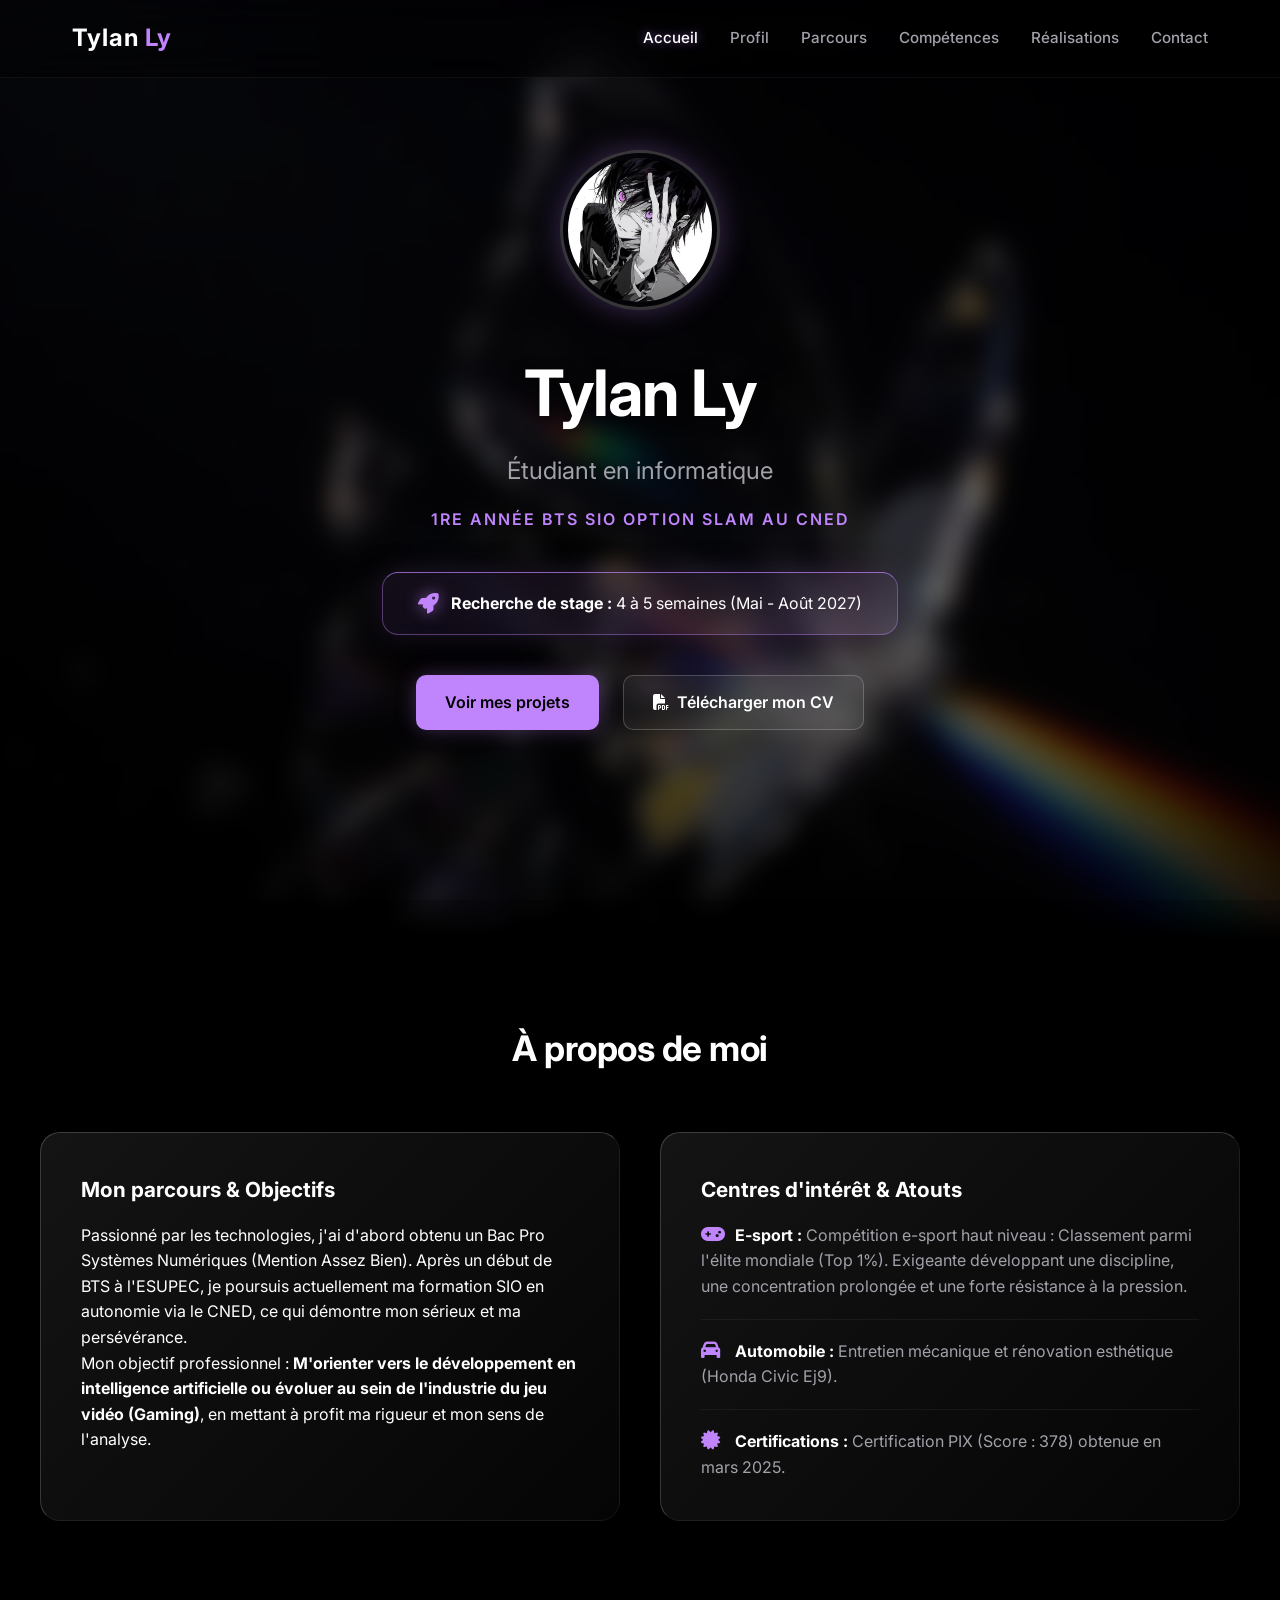
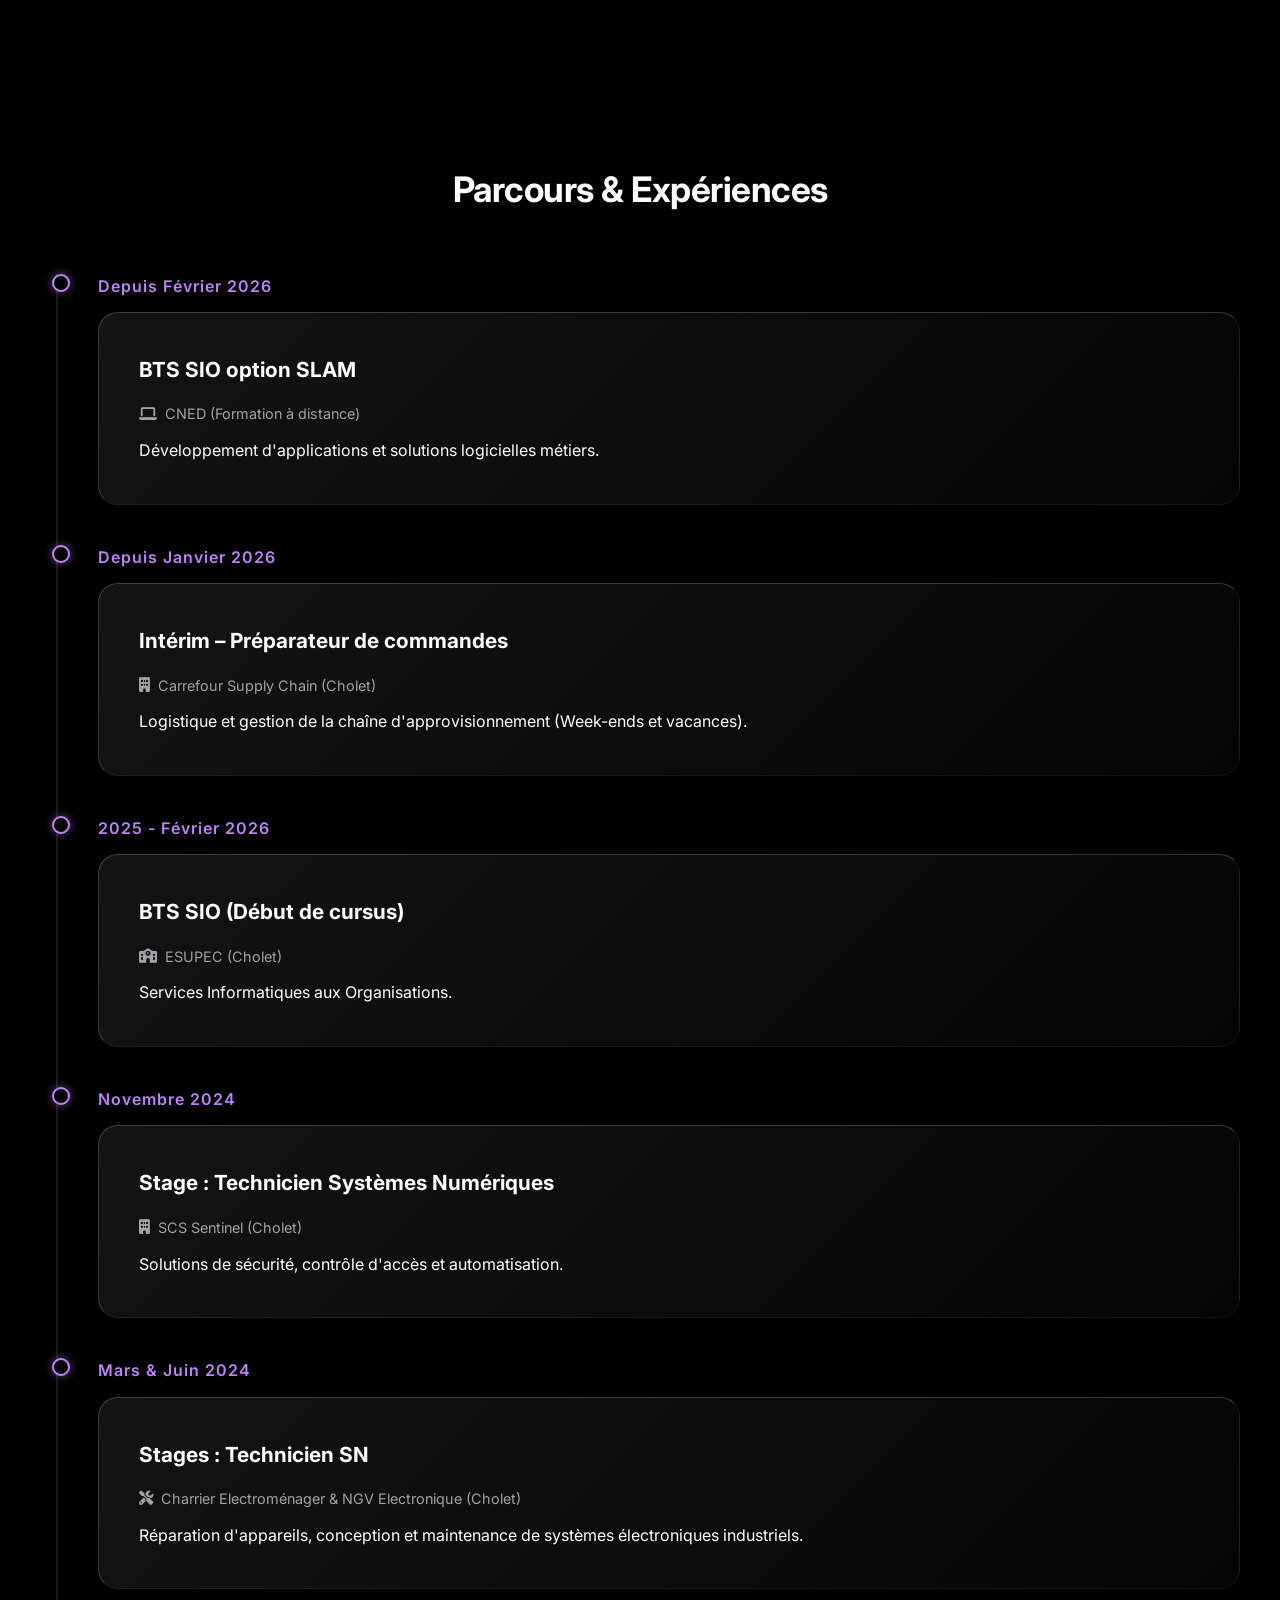
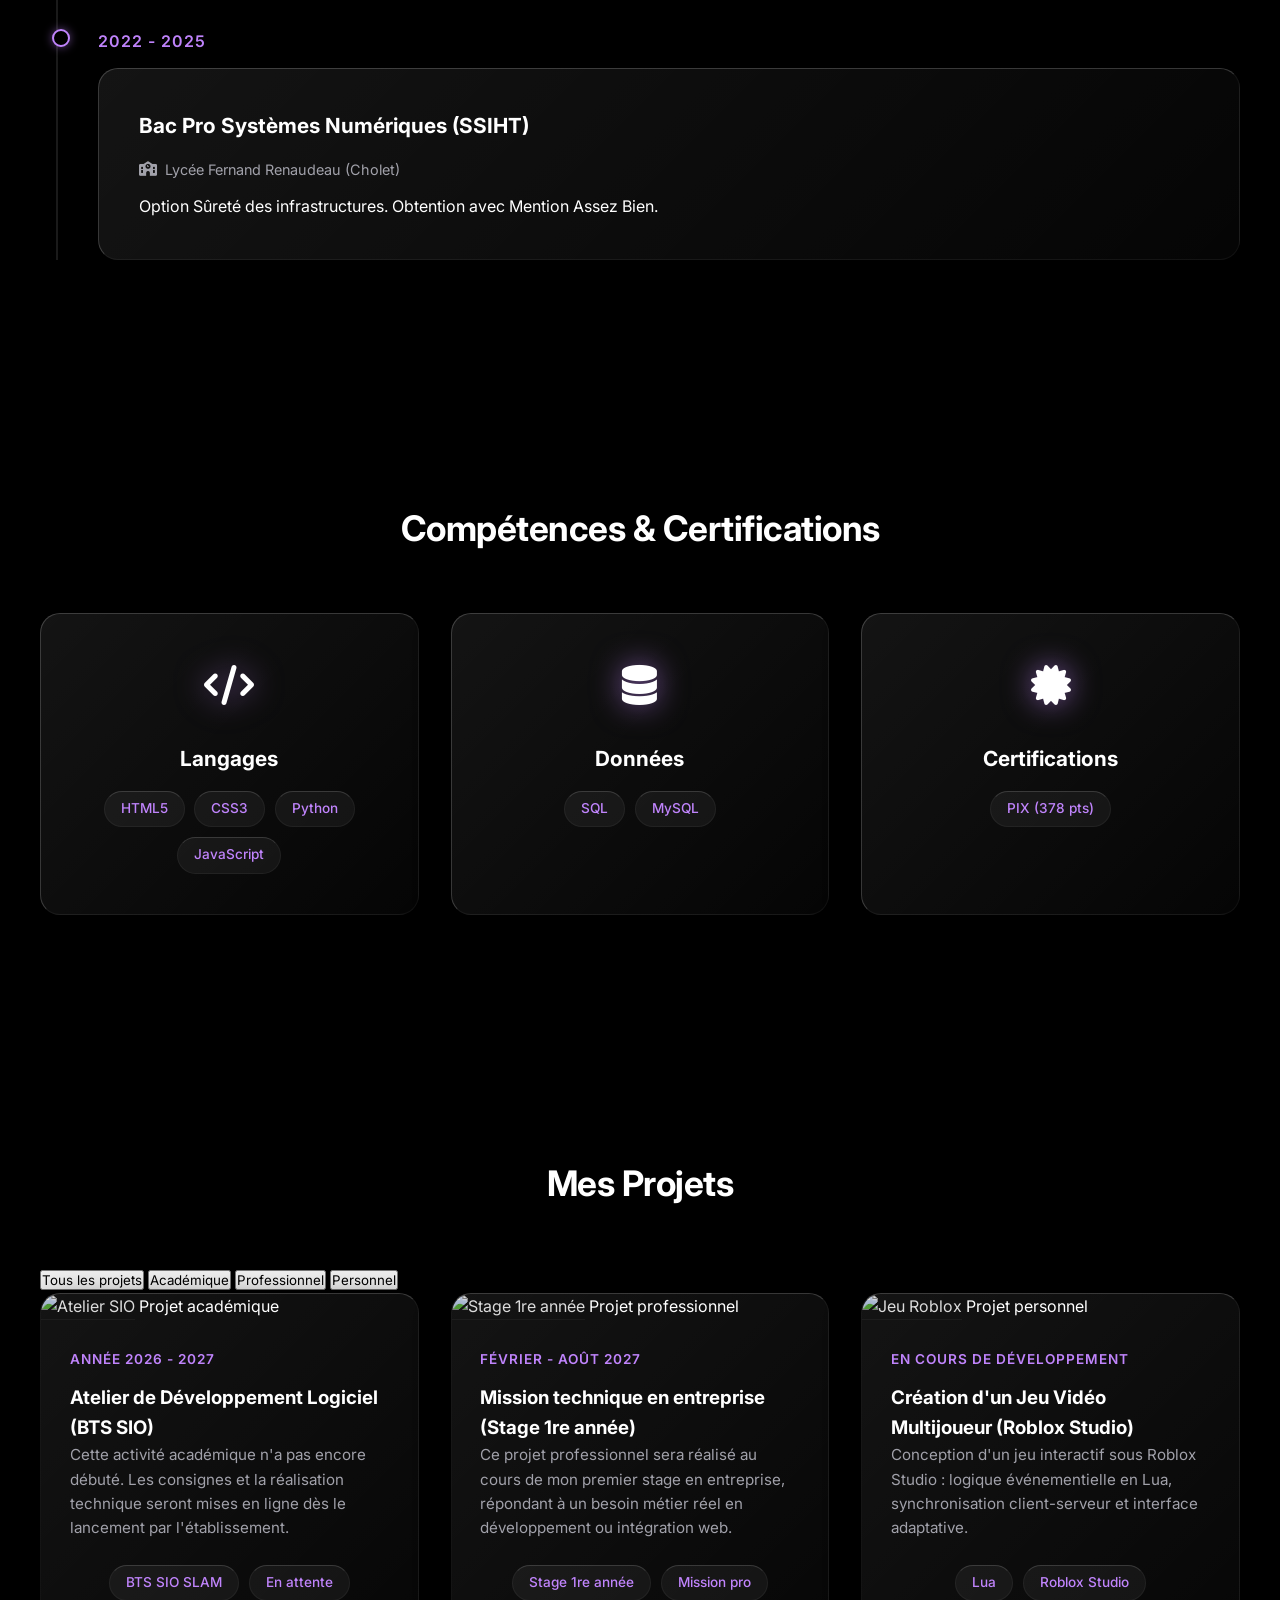
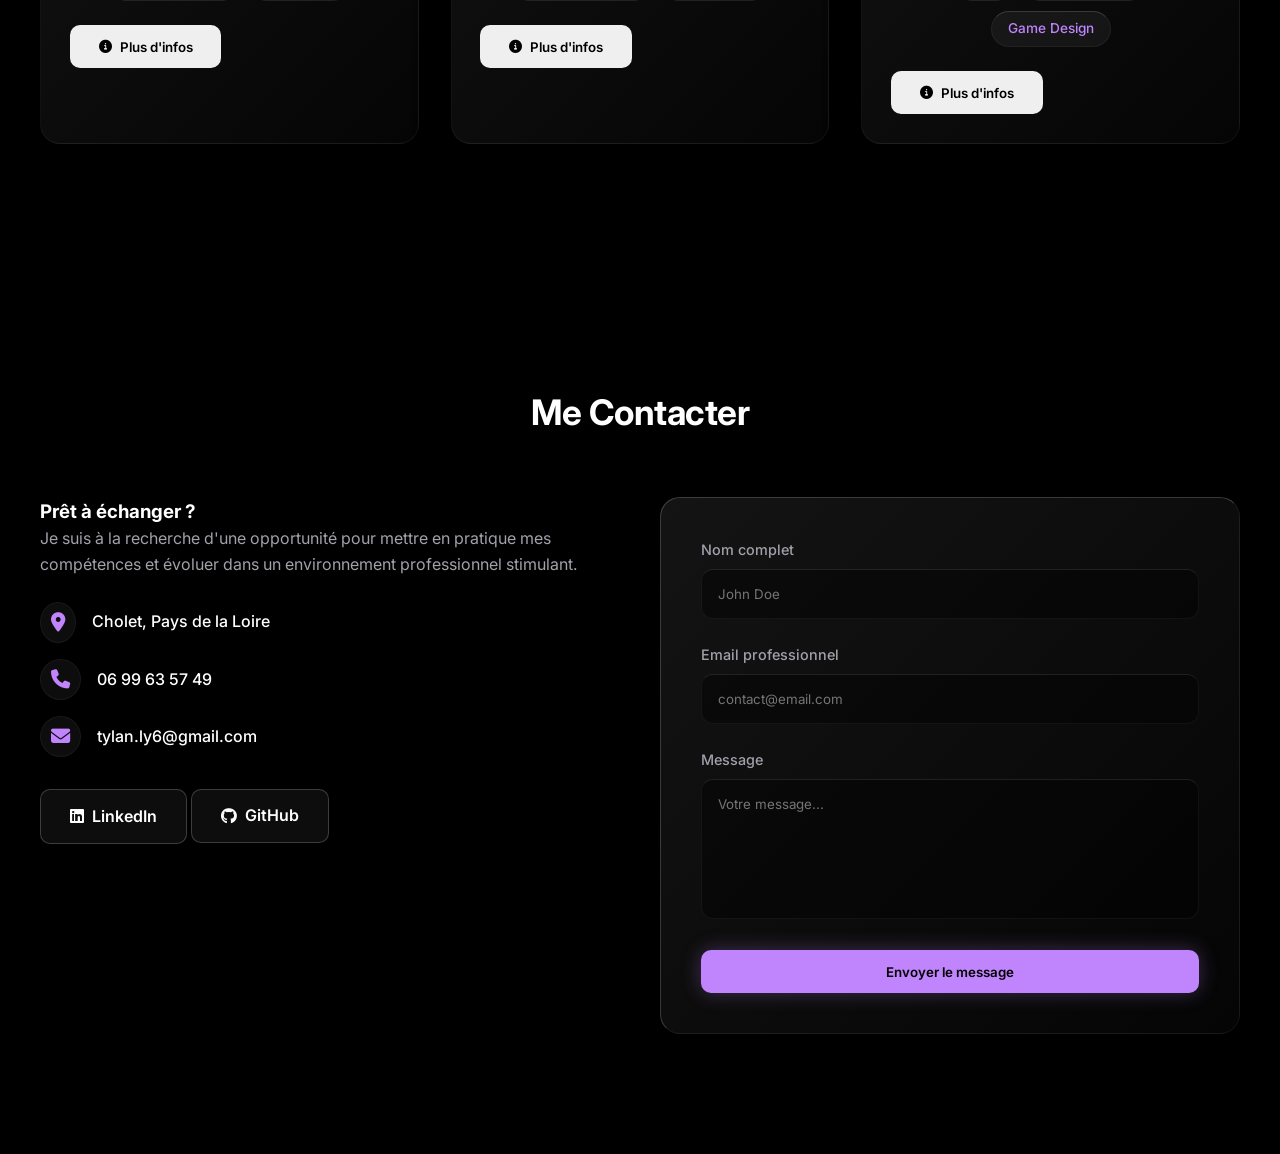
==== index.html @ 96bec506 "Update index.html with new content and structure" ====
<!DOCTYPE html>
<html lang="fr">
<head>
    <meta charset="UTF-8">
    <meta name="viewport" content="width=device-width, initial-scale=1.0">
    <title>Tylan Ly | Portfolio BTS SIO</title>
    <link rel="preconnect" href="https://fonts.googleapis.com">
    <link rel="preconnect" href="https://fonts.gstatic.com" crossorigin>
    <link href="https://fonts.googleapis.com/css2?family=Inter:wght@300;400;500;600;700&display=swap" rel="stylesheet">
    <link rel="stylesheet" href="https://cdnjs.cloudflare.com/ajax/libs/font-awesome/6.4.0/css/all.min.css">
    <link rel="stylesheet" href="portfolio.css">
</head>
<body>

    <!-- NOUVELLE IMAGE DE FOND -->
    <div class="background-image"></div>

    <header class="header">
        <div class="nav-container">
            <a href="#accueil" class="logo">Tylan <span>Ly</span></a>
            <nav class="nav-links">
                <a href="#accueil" class="active">Accueil</a>
                <a href="#profil">Profil</a>
                <a href="#parcours">Parcours</a>
                <a href="#competences">Compétences</a>
                <a href="#realisations">Réalisations</a>
                <a href="#contact">Contact</a>
            </nav>
        </div>
    </header>

    <section id="accueil" class="section hero">
        <div class="hero-content reveal">
            <img src="Icon.jpg" alt="Tylan Ly" class="profile-pic">
            <h1>Tylan Ly</h1>
            <h2>Étudiant en informatique</h2>
            <p class="subtitle">1re année BTS SIO option SLAM au CNED</p>
            
            <div class="stage-alert">
                <i class="fas fa-rocket"></i>
                <span><strong>Recherche de stage :</strong> 4 à 5 semaines (Mai - Août 2027)</span>
            </div>

            <div class="hero-buttons">
                <a href="#realisations" class="btn btn-primary">Voir mes projets</a>
                <a href="CV LY Tylan.pdf" target="_blank" class="btn btn-outline"><i class="fas fa-file-pdf"></i> Télécharger mon CV</a>
            </div>
        </div>
    </section>

    <section id="profil" class="section bg-alt">
        <div class="container reveal">
            <h2 class="section-title">À propos de moi</h2>
            <div class="grid-2">
                <div class="card">
                    <h3>Mon parcours & Objectifs</h3>
                    <p>Passionné par les technologies, j'ai d'abord obtenu un Bac Pro Systèmes Numériques (Mention Assez Bien). Après un début de BTS à l'ESUPEC, je poursuis actuellement ma formation SIO en autonomie via le CNED, ce qui démontre mon sérieux et ma persévérance.</p>
                    <p>Mon objectif professionnel : <strong>M'orienter vers le développement en intelligence artificielle ou évoluer au sein de l'industrie du jeu vidéo (Gaming)</strong>, en mettant à profit ma rigueur et mon sens de l'analyse.</p>
                </div>
                <div class="card">
                    <h3>Centres d'intérêt & Atouts</h3>
                    <ul class="hobbies-list">
                        <li><i class="fas fa-gamepad"></i> <strong>E-sport :</strong> Compétition e-sport haut niveau : Classement parmi l'élite mondiale (Top 1%). Exigeante développant une discipline, une concentration prolongée et une forte résistance à la pression.</li>
                        <li><i class="fas fa-car"></i> <strong>Automobile :</strong> Entretien mécanique et rénovation esthétique (Honda Civic Ej9).</li>
                        <li><i class="fas fa-certificate"></i> <strong>Certifications :</strong> Certification PIX (Score : 378) obtenue en mars 2025.</li>
                    </ul>
                </div>
            </div>
        </div>
    </section>

<section id="parcours" class="section">
        <div class="container reveal">
            <h2 class="section-title">Parcours & Expériences</h2>
            <div class="timeline">
                <div class="timeline-item">
                    <div class="timeline-date">Depuis Février 2026</div>
                    <div class="timeline-content card">
                        <h3>BTS SIO option SLAM</h3>
                        <p class="location"><i class="fas fa-laptop"></i> CNED (Formation à distance)</p>
                        <p>Développement d'applications et solutions logicielles métiers.</p>
                    </div>
                </div>
                <div class="timeline-item">
                    <div class="timeline-date">Depuis Janvier 2026</div>
                    <div class="timeline-content card">
                        <h3>Intérim – Préparateur de commandes</h3>
                        <p class="location"><i class="fas fa-building"></i> Carrefour Supply Chain (Cholet)</p>
                        <p>Logistique et gestion de la chaîne d'approvisionnement (Week-ends et vacances).</p>
                    </div>
                </div>
                <div class="timeline-item">
                    <div class="timeline-date">2025 - Février 2026</div>
                    <div class="timeline-content card">
                        <h3>BTS SIO (Début de cursus)</h3>
                        <p class="location"><i class="fas fa-school"></i> ESUPEC (Cholet)</p>
                        <p>Services Informatiques aux Organisations.</p>
                    </div>
                </div>
                <div class="timeline-item">
                    <div class="timeline-date">Novembre 2024</div>
                    <div class="timeline-content card">
                        <h3>Stage : Technicien Systèmes Numériques</h3>
                        <p class="location"><i class="fas fa-building"></i> SCS Sentinel (Cholet)</p>
                        <p>Solutions de sécurité, contrôle d'accès et automatisation.</p>
                    </div>
                </div>
                <div class="timeline-item">
                    <div class="timeline-date">Mars & Juin 2024</div>
                    <div class="timeline-content card">
                        <h3>Stages : Technicien SN</h3>
                        <p class="location"><i class="fas fa-tools"></i> Charrier Electroménager & NGV Electronique (Cholet)</p>
                        <p>Réparation d'appareils, conception et maintenance de systèmes électroniques industriels.</p>
                    </div>
                </div>
                <div class="timeline-item">
                    <div class="timeline-date">2022 - 2025</div>
                    <div class="timeline-content card">
                        <h3>Bac Pro Systèmes Numériques (SSIHT)</h3>
                        <p class="location"><i class="fas fa-school"></i> Lycée Fernand Renaudeau (Cholet)</p>
                        <p>Option Sûreté des infrastructures. Obtention avec Mention Assez Bien.</p>
                    </div>
                </div>
            </div>
        </div>
    </section>

    <section id="competences" class="section bg-alt">
        <div class="container reveal">
            <h2 class="section-title">Compétences & Certifications</h2>
            <div class="grid-3">
                <div class="card text-center skill-card">
                    <div class="icon-glow"><i class="fas fa-code"></i></div>
                    <h3>Langages</h3>
                    <div class="tags">
                        <span>HTML5</span><span>CSS3</span><span>Python</span><span>JavaScript</span>
                    </div>
                </div>
                <div class="card text-center skill-card">
                    <div class="icon-glow"><i class="fas fa-database"></i></div>
                    <h3>Données</h3>
                    <div class="tags">
                        <span>SQL</span><span>MySQL</span>
                    </div>
                </div>
                <!-- Nouvelle carte dédiée aux Certifications -->
                <div class="card text-center skill-card">
                    <div class="icon-glow"><i class="fas fa-certificate"></i></div>
                    <h3>Certifications</h3>
                    <div class="tags">
                        <span>PIX (378 pts)</span>
                    </div>
                </div>
            </div>
        </div>
    </section>

    <section id="realisations" class="section">
        <div class="container reveal">
            <h2 class="section-title">Mes Projets</h2>

            <!-- Boutons de filtrage -->
            <div class="filter-container">
                <button class="filter-btn active" data-filter="all">Tous les projets</button>
                <button class="filter-btn" data-filter="academique">Académique</button>
                <button class="filter-btn" data-filter="professionnel">Professionnel</button>
                <button class="filter-btn" data-filter="personnel">Personnel</button>
            </div>

            <div class="grid-3 project-grid">
                <!-- Projet 1 : Académique -->
                <div class="project-card" data-category="academique" onclick="openModal('projet_academique')">
                    <div class="project-img-container">
                        <img src="https://images.unsplash.com/photo-1498050108023-c5249f4df085?auto=format&fit=crop&q=80&w=600" alt="Atelier SIO">
                        <span class="project-category-tag">Projet académique</span>
                    </div>
                    <div class="project-content">
                        <p class="date">Année 2026 - 2027</p>
                        <h3>Atelier de Développement Logiciel (BTS SIO)</h3>
                        <p class="desc">Cette activité académique n'a pas encore débuté. Les consignes et la réalisation technique seront mises en ligne dès le lancement par l'établissement.</p>
                        <div class="tags mt-2 justify-start">
                            <span class="badge-sio">BTS SIO SLAM</span>
                            <span class="badge-pending">En attente</span>
                        </div>
                        <button class="btn btn-more mt-3"><i class="fas fa-info-circle"></i> Plus d'infos</button>
                    </div>
                </div>

                <!-- Projet 2 : Professionnel -->
                <div class="project-card" data-category="professionnel" onclick="openModal('projet_professionnel')">
                    <div class="project-img-container">
                        <img src="https://images.unsplash.com/photo-1486406146926-c627a92ad1ab?auto=format&fit=crop&q=80&w=600" alt="Stage 1re année">
                        <span class="project-category-tag">Projet professionnel</span>
                    </div>
                    <div class="project-content">
                        <p class="date">Février - Août 2027</p>
                        <h3>Mission technique en entreprise (Stage 1re année)</h3>
                        <p class="desc">Ce projet professionnel sera réalisé au cours de mon premier stage en entreprise, répondant à un besoin métier réel en développement ou intégration web.</p>
                        <div class="tags mt-2 justify-start">
                            <span class="badge-stage">Stage 1re année</span>
                            <span class="badge-mission">Mission pro</span>
                        </div>
                        <button class="btn btn-more mt-3"><i class="fas fa-info-circle"></i> Plus d'infos</button>
                    </div>
                </div>

                <!-- Projet 3 : Personnel -->
                <div class="project-card" data-category="personnel" onclick="openModal('projet_roblox')">
                    <div class="project-img-container">
                        <img src="https://images.unsplash.com/photo-1511512578047-dfb367046420?auto=format&fit=crop&q=80&w=600" alt="Jeu Roblox">
                        <span class="project-category-tag">Projet personnel</span>
                    </div>
                    <div class="project-content">
                        <p class="date">En cours de développement</p>
                        <h3>Création d'un Jeu Vidéo Multijoueur (Roblox Studio)</h3>
                        <p class="desc">Conception d'un jeu interactif sous Roblox Studio : logique événementielle en Lua, synchronisation client-serveur et interface adaptative.</p>
                        <div class="tags mt-2 justify-start">
                            <span class="badge-lua">Lua</span>
                            <span class="badge-roblox">Roblox Studio</span>
                            <span class="badge-game">Game Design</span>
                        </div>
                        <button class="btn btn-more mt-3"><i class="fas fa-info-circle"></i> Plus d'infos</button>
                    </div>
                </div>
            </div>
        </div>
    </section>

    <section id="contact" class="section bg-alt">
        <div class="container reveal">
            <h2 class="section-title">Me Contacter</h2>
            <div class="grid-2">
                <div class="contact-info-box">
                    <h3>Prêt à échanger ?</h3>
                    <p class="contact-desc">Je suis à la recherche d'une opportunité pour mettre en pratique mes compétences et évoluer dans un environnement professionnel stimulant.</p>
                    <ul class="contact-list">
                        <li><i class="fas fa-map-marker-alt"></i> Cholet, Pays de la Loire</li>
                        <li><i class="fas fa-phone"></i> 06 99 63 57 49</li>
                        <li><i class="fas fa-envelope"></i> tylan.ly6@gmail.com</li>
                    </ul>
                    <div class="social-links mt-3">
                        <a href="https://www.linkedin.com/in/tylan-ly" target="_blank" class="btn btn-outline"> <i class="fab fa-linkedin"></i> LinkedIn </a>
                        <a href="https://github.com/Tylan-Ly" target="_blank" class="btn btn-outline"><i class="fab fa-github"></i> GitHub</a>
                    </div>
                </div>
                
                <div class="card">
                    <form action="https://formspree.io/f/xdeopvwj" method="POST" class="contact-form">
                        <div class="form-group">
                            <label>Nom complet</label>
                            <input type="text" name="name" placeholder="John Doe" required>
                        </div>
                        <div class="form-group">
                            <label>Email professionnel</label>
                            <input type="email" name="email" placeholder="contact@email.com" required>
                        </div>
                        <div class="form-group">
                            <label>Message</label>
                            <textarea name="message" placeholder="Votre message..." required></textarea>
                        </div>
                        <button type="submit" class="btn btn-primary w-100">Envoyer le message</button>
                    </form>
                </div>
            </div>
        </div>
    </section>

    <!-- FENÊTRE MODALE DES PROJETS -->
    <div id="project-modal" class="modal">
        <div class="modal-content card">
            <span class="close-modal" onclick="closeModal()">&times;</span>
            <h2 id="modal-title">Titre</h2>
            
            <div class="grid-2 mt-3">
                <div>
                    <img id="modal-img" src="" alt="Projet" style="width: 100%; border-radius: 12px; border: 1px solid var(--border-color);">
                    <a href="#" id="modal-link" class="btn btn-primary mt-3 w-100 text-center" target="_blank"><i class="fab fa-github"></i> Voir le dépôt GitHub</a>
                </div>
                <div>
                    <h3>Cadre de réalisation</h3>
                    <p id="modal-context" class="mb-3 text-muted">Contexte ici.</p>
                    
                    <h3 class="mb-2">Compétences Bloc 1 mobilisées</h3>
                    <ul id="modal-skills" class="skills-list"></ul>
                </div>
            </div>
        </div>
    </div>

    <script src="portfolio.js"></script>
</body>
</html>
---- portfolio.css ----
:root {
    /* Couleur d'accent : Lilas doux */
    --primary: #c084fc; 
    --primary-hover: #a855f7;
    
    /* Couleurs pour l'effet Liquid Glass */
    --bg-main: #000000; 
    --glass-bg: linear-gradient(135deg, rgba(255, 255, 255, 0.08) 0%, rgba(255, 255, 255, 0.02) 100%);
    --glass-hover: linear-gradient(135deg, rgba(255, 255, 255, 0.12) 0%, rgba(255, 255, 255, 0.04) 100%);
    
    --text-main: #ffffff;
    --text-muted: #a1a1aa;
    
    /* Bordures brillantes typiques du verre liquide */
    --border-light: rgba(255, 255, 255, 0.2);
    --border-dark: rgba(255, 255, 255, 0.05);
    
    --radius: 20px;
    --shadow: 0 8px 32px 0 rgba(0, 0, 0, 0.6);
}

* { margin: 0; padding: 0; box-sizing: border-box; font-family: 'Inter', sans-serif; }
html { scroll-behavior: smooth; }
body { color: var(--text-main); line-height: 1.6; overflow-x: hidden; background-color: var(--bg-main); }
a { text-decoration: none; color: inherit; }

/* IMAGE DE FOND FLOUTÉE */
.background-image {
    position: fixed; top: 0; left: 0; width: 100vw; height: 100vh;
    background: linear-gradient(to bottom, rgba(0, 0, 0, 0.2), rgba(0, 0, 0, 0.8)), url('Fond.jpg') center/cover no-repeat;
    /* Le flou sur l'image de fond */
    filter: blur(12px);
    /* Le scale évite d'avoir des bords blancs à cause du flou */
    transform: scale(1.05);
    z-index: -2; pointer-events: none;
}

.text-center { text-align: center; }
.mb-2 { margin-bottom: 0.5rem; } .mb-3 { margin-bottom: 1.5rem; } .mt-2 { margin-top: 0.5rem; } .mt-3 { margin-top: 1.5rem; }
.w-100 { width: 100%; }

/* --- HEADER LIQUID GLASS --- */
.header { 
    position: fixed; top: 0; left: 0; width: 100%; 
    background: rgba(0, 0, 0, 0.3); 
    backdrop-filter: blur(20px); -webkit-backdrop-filter: blur(20px);
    border-bottom: 1px solid var(--border-dark); 
    z-index: 1000; 
}
.nav-container { max-width: 1200px; margin: 0 auto; padding: 1.2rem 2rem; display: flex; justify-content: space-between; align-items: center; }
.logo { font-size: 1.5rem; font-weight: 700; color: var(--text-main); letter-spacing: 1px; }
.logo span { color: var(--primary); }
.nav-links { display: flex; gap: 2rem; }
.nav-links a { font-weight: 500; font-size: 0.95rem; color: var(--text-muted); transition: 0.3s; }
.nav-links a:hover, .nav-links a.active { color: var(--text-main); text-shadow: 0 0 10px rgba(192, 132, 252, 0.6); }

/* --- LAYOUTS --- */
.section { padding: 120px 2rem; }
.container { max-width: 1200px; margin: 0 auto; }
.section-title { font-size: 2.2rem; text-align: center; margin-bottom: 3.5rem; color: var(--text-main); font-weight: 700; letter-spacing: -0.5px; }
.bg-alt { background: rgba(0, 0, 0, 0.2); }
.grid-2 { display: grid; grid-template-columns: 1fr 1fr; gap: 2.5rem; }
.grid-3 { display: grid; grid-template-columns: repeat(3, 1fr); gap: 2rem; }

/* --- CARTES LIQUID GLASS --- */
.card { 
    background: var(--glass-bg); 
    backdrop-filter: blur(16px); -webkit-backdrop-filter: blur(16px);
    padding: 2.5rem; 
    border-radius: var(--radius); 
    box-shadow: var(--shadow); 
    /* Reflets brillants sur les bords haut et gauche */
    border: 1px solid var(--border-dark);
    border-top: 1px solid var(--border-light);
    border-left: 1px solid var(--border-light);
    transition: 0.4s ease; 
}
.card:hover { 
    background: var(--glass-hover);
    border-top: 1px solid rgba(192, 132, 252, 0.6);
    border-left: 1px solid rgba(192, 132, 252, 0.4);
    box-shadow: 0 15px 35px 0 rgba(0, 0, 0, 0.8), inset 0 0 20px rgba(192, 132, 252, 0.1); 
}
.card h3 { margin-bottom: 1rem; color: var(--text-main); font-size: 1.3rem; }
.text-muted { color: var(--text-muted); }

/* --- BOUTONS --- */
.btn { display: inline-flex; align-items: center; justify-content: center; gap: 8px; padding: 0.85rem 1.8rem; border-radius: 10px; font-weight: 600; cursor: pointer; transition: 0.3s; border: none; }
.btn-primary { background: var(--primary); color: #000; box-shadow: 0 0 20px rgba(192, 132, 252, 0.3); }
.btn-primary:hover { background: var(--primary-hover); transform: translateY(-3px); box-shadow: 0 5px 25px rgba(192, 132, 252, 0.6); color: #fff;}
.btn-outline { 
    border: 1px solid var(--border-light); 
    color: var(--text-main); 
    background: rgba(255, 255, 255, 0.05); 
    backdrop-filter: blur(5px);
}
.btn-outline:hover { background: var(--primary); color: #000; border-color: var(--primary); transform: translateY(-3px); }

/* --- TAGS --- */
.tags { display: flex; flex-wrap: wrap; gap: 0.6rem; justify-content: center; }
.tags span { 
    background: rgba(255, 255, 255, 0.05); 
    border: 1px solid var(--border-dark);
    border-top: 1px solid rgba(255, 255, 255, 0.15);
    padding: 0.4rem 1rem; border-radius: 30px; font-size: 0.85rem; font-weight: 500; color: var(--primary); 
}

/* --- HERO --- */
.hero { min-height: 100vh; display: flex; align-items: center; justify-content: center; text-align: center; padding-top: 100px; }
.profile-pic { width: 160px; height: 160px; border-radius: 50%; object-fit: cover; margin-bottom: 1.5rem; border: 3px solid var(--border-light); padding: 5px; box-shadow: 0 0 30px rgba(192, 132, 252, 0.3); backdrop-filter: blur(10px); }
.hero h1 { font-size: 4rem; font-weight: 700; margin-bottom: 0.5rem; letter-spacing: -1px; text-shadow: 0 4px 15px rgba(0,0,0,0.5); }
.hero h2 { font-size: 1.5rem; font-weight: 400; color: var(--text-muted); margin-bottom: 1rem; }
.subtitle { font-size: 1rem; color: var(--primary); font-weight: 600; margin-bottom: 2.5rem; letter-spacing: 2px; text-transform: uppercase; }
.stage-alert { 
    display: inline-flex; align-items: center; gap: 10px; 
    background: var(--glass-bg); backdrop-filter: blur(10px); -webkit-backdrop-filter: blur(10px);
    color: var(--text-main); padding: 1rem 1.8rem; border-radius: 15px; 
    border: 1px solid var(--border-dark); border-top: 1px solid var(--border-light);
    margin-bottom: 2.5rem; font-size: 0.95rem; box-shadow: var(--shadow);
}
/* --- ENCADRÉ RECHERCHE DE STAGE (Mis en avant) --- */
.stage-alert { 
    display: inline-flex; align-items: center; gap: 12px; 
    /* Fond légèrement plus lumineux et texturé style verre */
    background: rgba(192, 132, 252, 0.08); 
    backdrop-filter: blur(12px); -webkit-backdrop-filter: blur(12px);
    color: var(--text-main); 
    padding: 1.1rem 2.2rem; 
    border-radius: 16px; 
    /* Bordure lumineuse pour attirer le regard juste ce qu'il faut */
    border: 1px solid rgba(192, 132, 252, 0.4); 
    border-top: 1px solid rgba(192, 132, 252, 0.7);
    margin-bottom: 2.5rem; 
    font-size: 1rem; 
    box-shadow: 0 0 25px rgba(192, 132, 252, 0.15), var(--shadow);
    transition: 0.3s ease;
}

.stage-alert:hover {
    border-color: rgba(192, 132, 252, 0.8);
    box-shadow: 0 0 30px rgba(192, 132, 252, 0.3), var(--shadow);
    transform: translateY(-2px);
}

.stage-alert i { 
    color: var(--primary); 
    font-size: 1.3rem; 
    filter: drop-shadow(0 0 8px rgba(192, 132, 252, 0.6));
}
.hero-buttons { display: flex; gap: 1.5rem; justify-content: center; }

/* --- A PROPOS --- */
.hobbies-list { list-style: none; }
.hobbies-list li { margin-bottom: 1.2rem; padding-bottom: 1.2rem; border-bottom: 1px solid var(--border-dark); color: var(--text-muted); }
.hobbies-list li:last-child { border-bottom: none; margin-bottom: 0; padding-bottom: 0; }
.hobbies-list i { color: var(--primary); width: 30px; font-size: 1.2rem; }
.hobbies-list strong { color: var(--text-main); }

/* --- PARCOURS --- */
.timeline { border-left: 2px solid rgba(255, 255, 255, 0.1); padding-left: 2.5rem; margin-left: 1rem; }
.timeline-item { position: relative; margin-bottom: 2.5rem; }
.timeline-item:last-child { margin-bottom: 0; }
.timeline-item::before { content: ''; position: absolute; left: -2.9rem; top: 0; width: 14px; height: 14px; background: var(--bg-main); border: 2px solid var(--primary); border-radius: 50%; box-shadow: 0 0 10px rgba(192, 132, 252, 0.5); }
.timeline-date { font-weight: 600; color: var(--primary); margin-bottom: 0.8rem; letter-spacing: 1px; }
.timeline-content .location { color: var(--text-muted); font-size: 0.9rem; margin-bottom: 0.8rem; display: flex; align-items: center; gap: 8px;}

/* --- COMPETENCES --- */
.icon-glow { font-size: 2.5rem; color: var(--text-main); margin-bottom: 1.5rem; filter: drop-shadow(0 0 15px rgba(192, 132, 252, 0.6)); }

/* --- PROJETS --- */
.project-card { 
    background: var(--glass-bg); 
    border-radius: var(--radius); overflow: hidden; box-shadow: var(--shadow); 
    border: 1px solid var(--border-dark); border-top: 1px solid var(--border-light);
    cursor: pointer; transition: 0.4s ease; backdrop-filter: blur(16px); -webkit-backdrop-filter: blur(16px);
}
.project-card:hover { transform: translateY(-8px); border-color: rgba(192, 132, 252, 0.5); box-shadow: 0 20px 40px -10px rgba(0, 0, 0, 0.9); }
.project-card img { width: 100%; height: 220px; object-fit: cover; border-bottom: 1px solid var(--border-dark); opacity: 0.85; transition: 0.4s; }
.project-card:hover img { opacity: 1; }
.project-content { padding: 1.8rem; }
.project-content .date { font-size: 0.85rem; color: var(--primary); font-weight: 600; margin-bottom: 0.8rem; text-transform: uppercase; letter-spacing: 1px; }
.project-content .desc { color: var(--text-muted); font-size: 0.95rem; margin-bottom: 1.5rem; }

/* --- CONTACT --- */
.contact-desc { color: var(--text-muted); margin-bottom: 1.5rem; }
.contact-list { list-style: none; margin-top: 1.5rem; margin-bottom: 2rem; }
.contact-list li { margin-bottom: 1rem; display: flex; align-items: center; gap: 1rem; color: var(--text-main); font-weight: 500;}
.contact-list i { color: var(--primary); font-size: 1.2rem; background: rgba(255, 255, 255, 0.05); padding: 10px; border-radius: 50%; border: 1px solid var(--border-dark); }
.form-group { margin-bottom: 1.5rem; }
.form-group label { display: block; margin-bottom: 0.5rem; font-weight: 500; font-size: 0.9rem; color: var(--text-muted); }
.form-group input, .form-group textarea { 
    width: 100%; padding: 1rem; 
    background: rgba(0, 0, 0, 0.4); 
    border: 1px solid var(--border-dark); border-top: 1px solid rgba(255, 255, 255, 0.1);
    border-radius: 12px; color: var(--text-main); font-family: 'Inter', sans-serif; transition: 0.3s; 
}
.form-group input:focus, .form-group textarea:focus { outline: none; border-color: var(--primary); background: rgba(0, 0, 0, 0.6); box-shadow: 0 0 0 3px rgba(192, 132, 252, 0.2); }
.form-group textarea { height: 140px; resize: none; }

/* --- MODAL --- */
.modal { display: none; position: fixed; top: 0; left: 0; width: 100%; height: 100%; background: rgba(0, 0, 0, 0.6); backdrop-filter: blur(15px); -webkit-backdrop-filter: blur(15px); z-index: 2000; align-items: center; justify-content: center; }
.modal-content { 
    width: 90%; max-width: 900px; position: relative; max-height: 90vh; overflow-y: auto; 
    background: var(--glass-bg); border: 1px solid var(--border-dark); border-top: 1px solid var(--border-light);
    box-shadow: 0 25px 50px -12px rgba(0, 0, 0, 0.9); border-radius: 20px;
}
.close-modal { position: absolute; top: 1.5rem; right: 2rem; font-size: 2.2rem; cursor: pointer; color: var(--text-muted); transition: 0.3s; }
.close-modal:hover { color: var(--text-main); transform: rotate(90deg); }
.skills-list { list-style: none; }
.skills-list li { margin-bottom: 0.8rem; display: flex; align-items: center; gap: 0.8rem; font-size: 0.95rem; color: var(--text-muted); }
.skills-list i { color: var(--primary); font-size: 1.1rem; }

/* --- ANIMATIONS SCROLL --- */
.reveal { opacity: 0; transform: translateY(40px); transition: all 0.8s cubic-bezier(0.16, 1, 0.3, 1); }
.reveal.active { opacity: 1; transform: translateY(0); }

@media (max-width: 900px) {
    .grid-3, .grid-2 { grid-template-columns: 1fr; }
    .hero h1 { font-size: 2.8rem; }
    .nav-links { display: none; }
    .hero-buttons { flex-direction: column; }
}
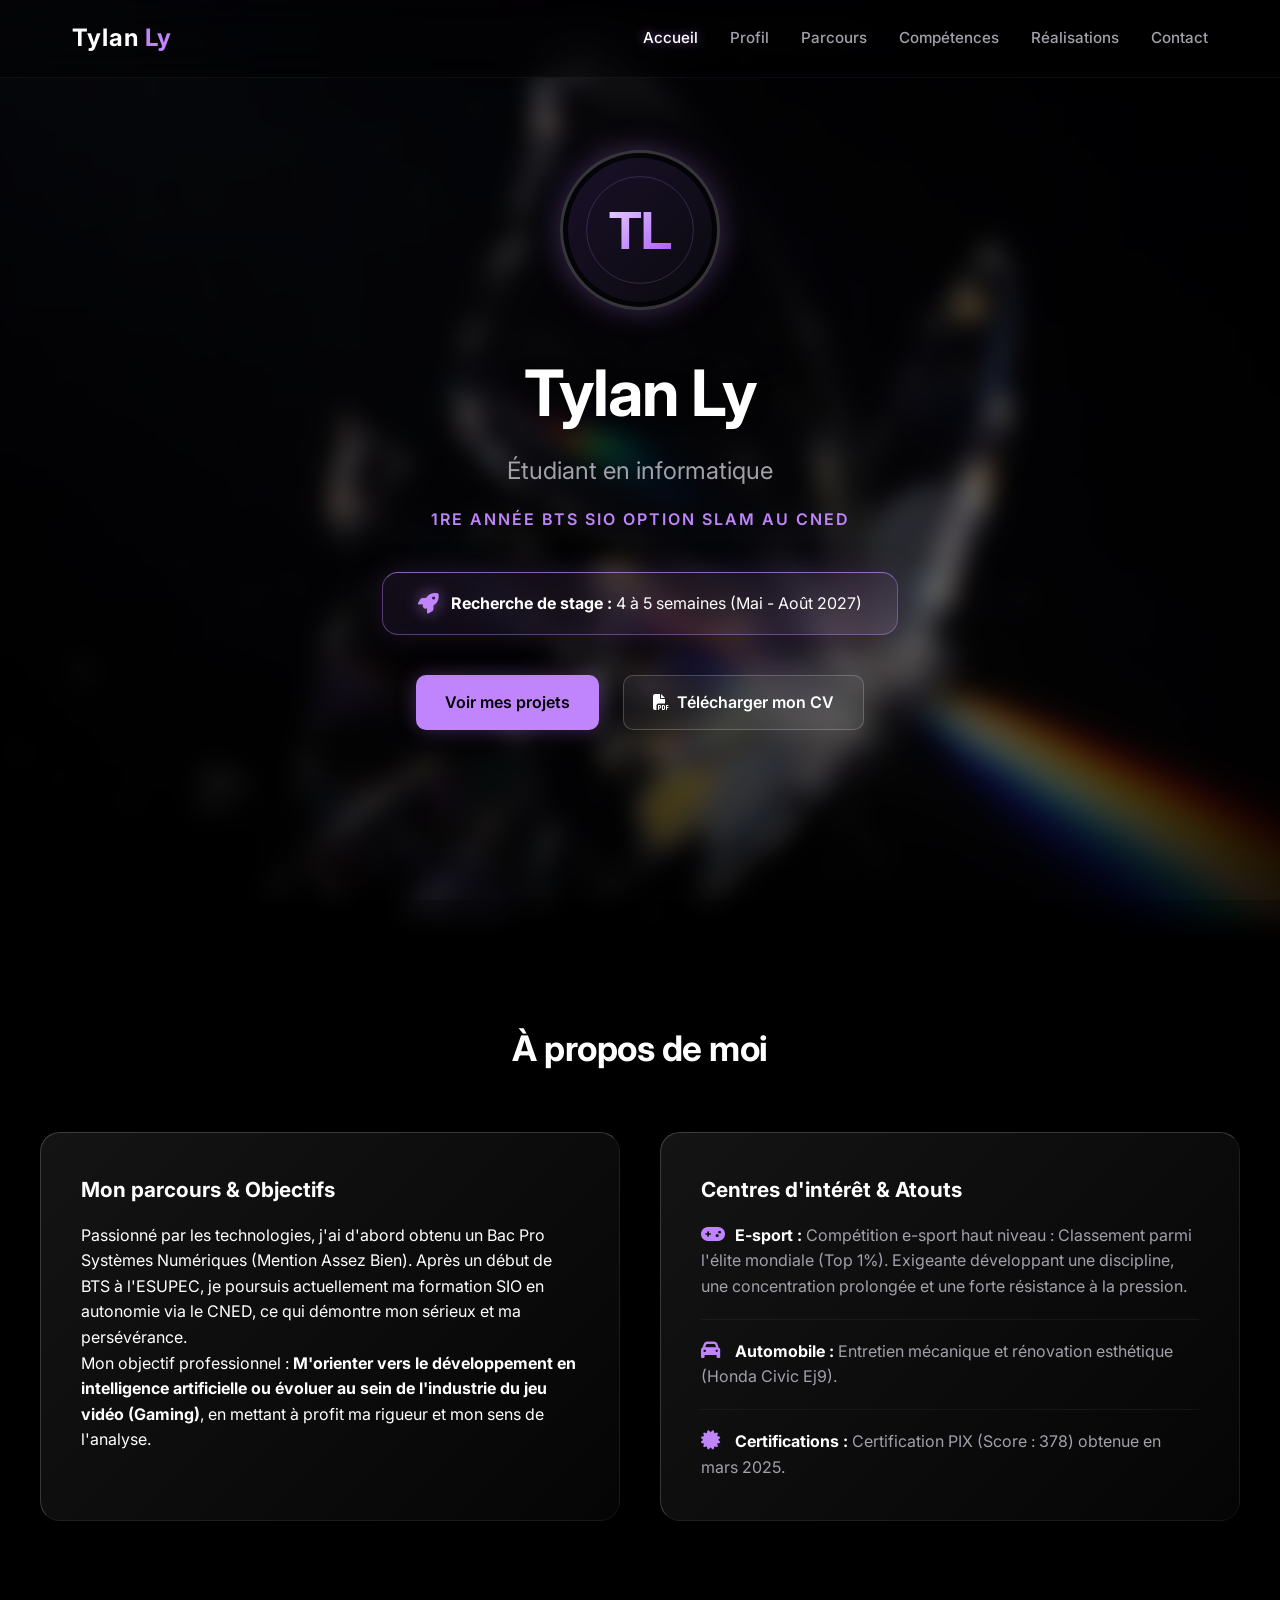
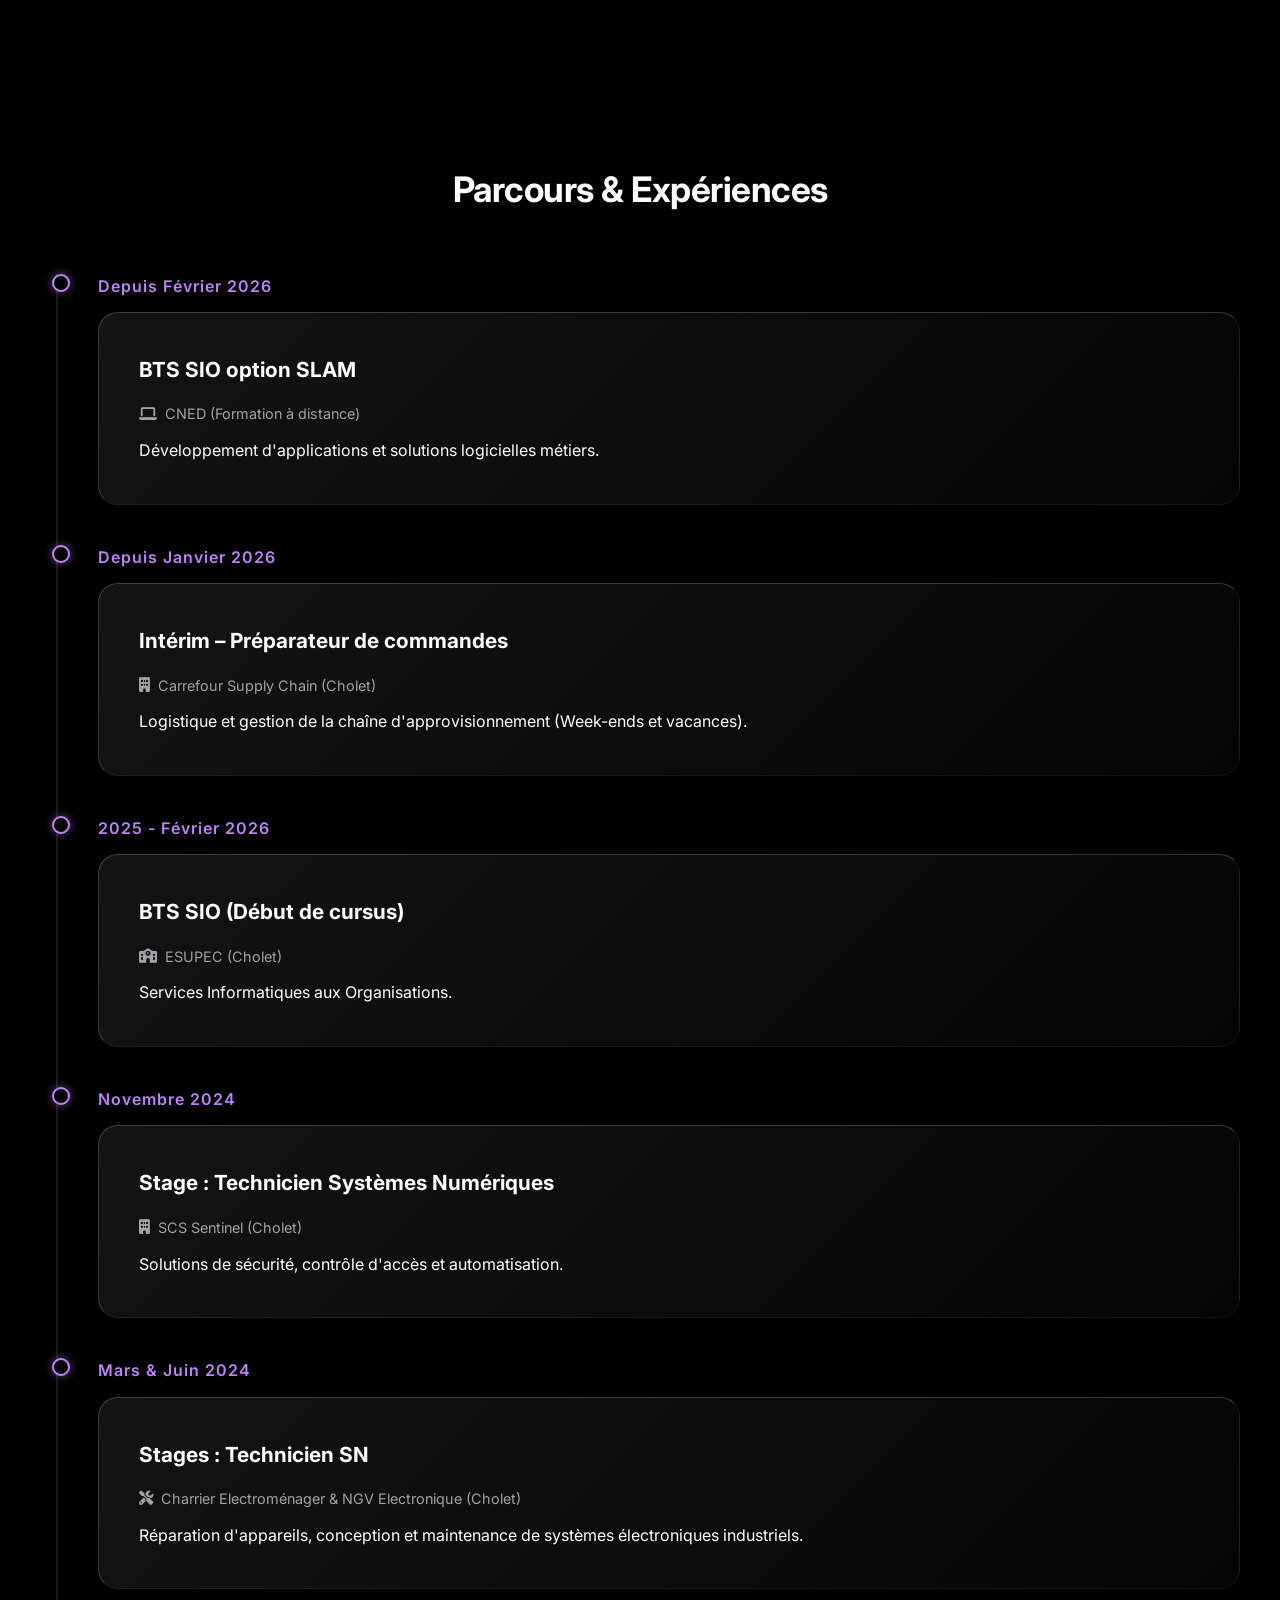
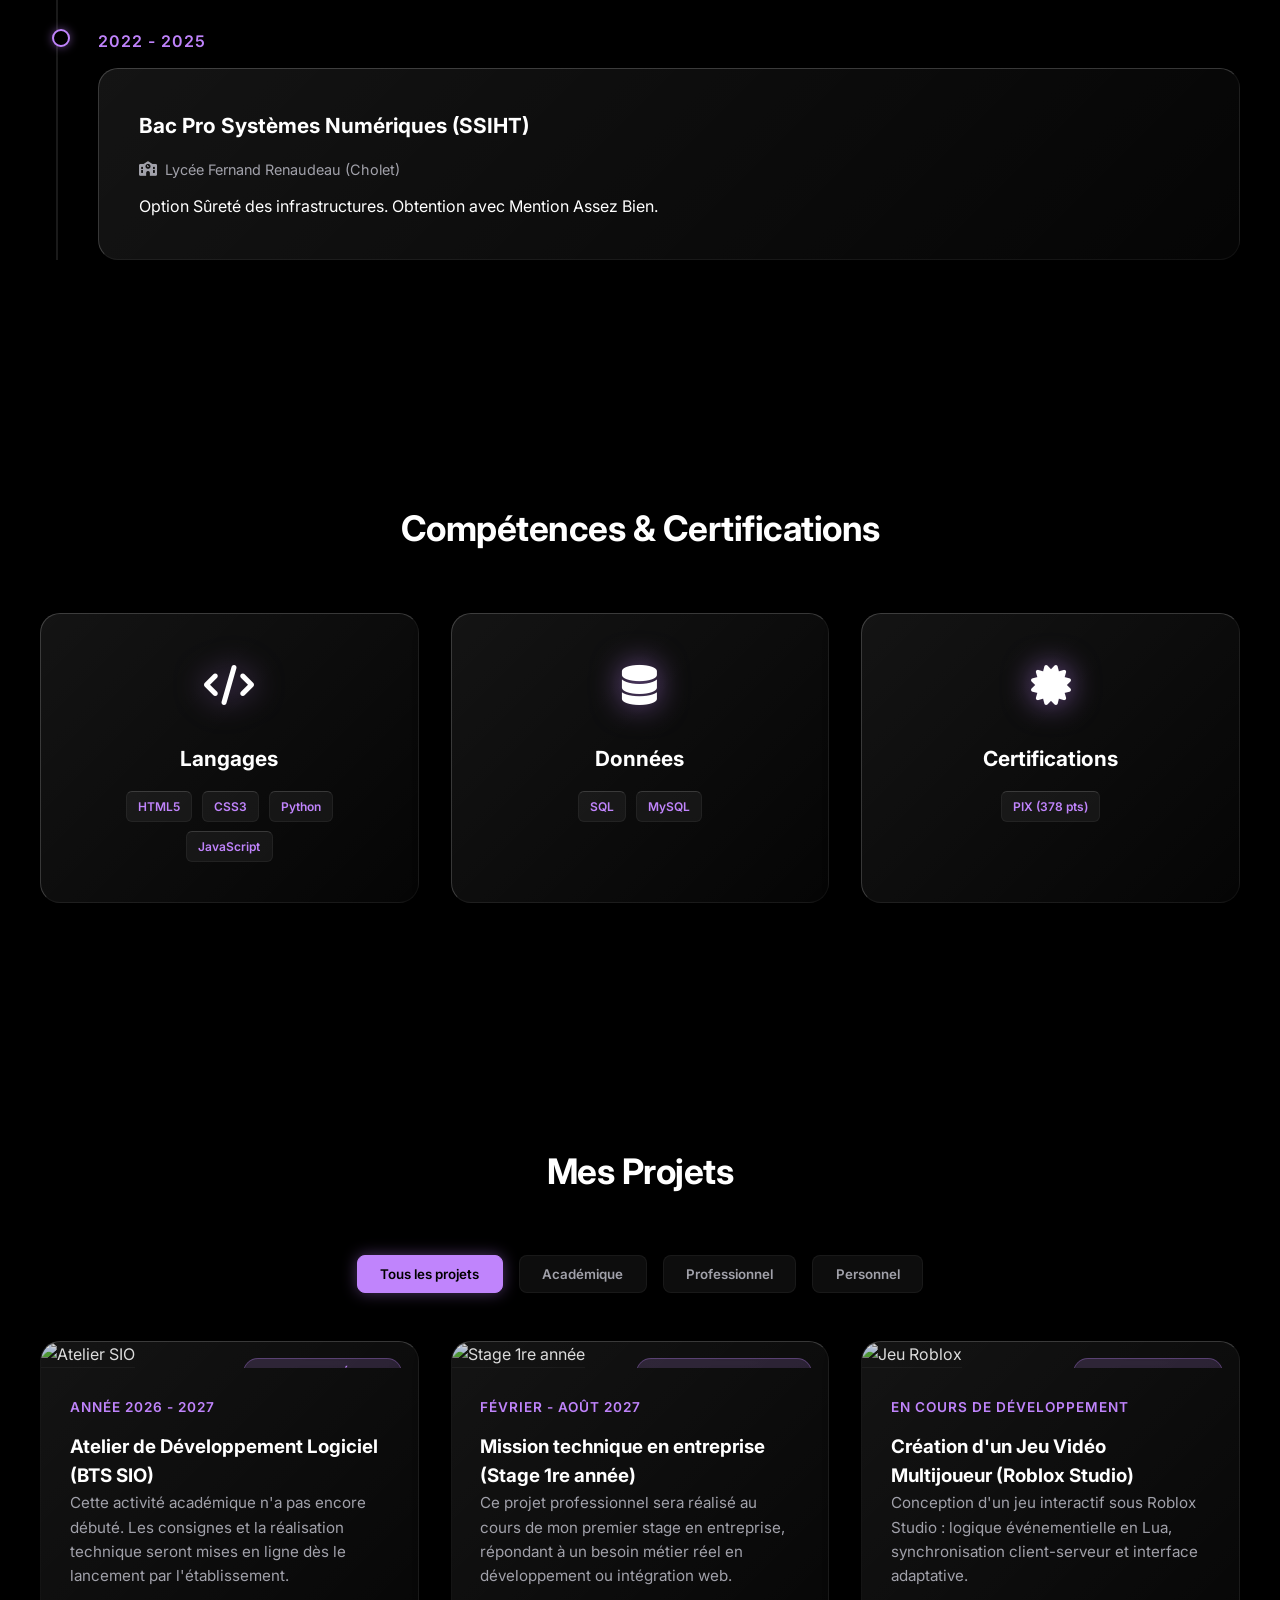
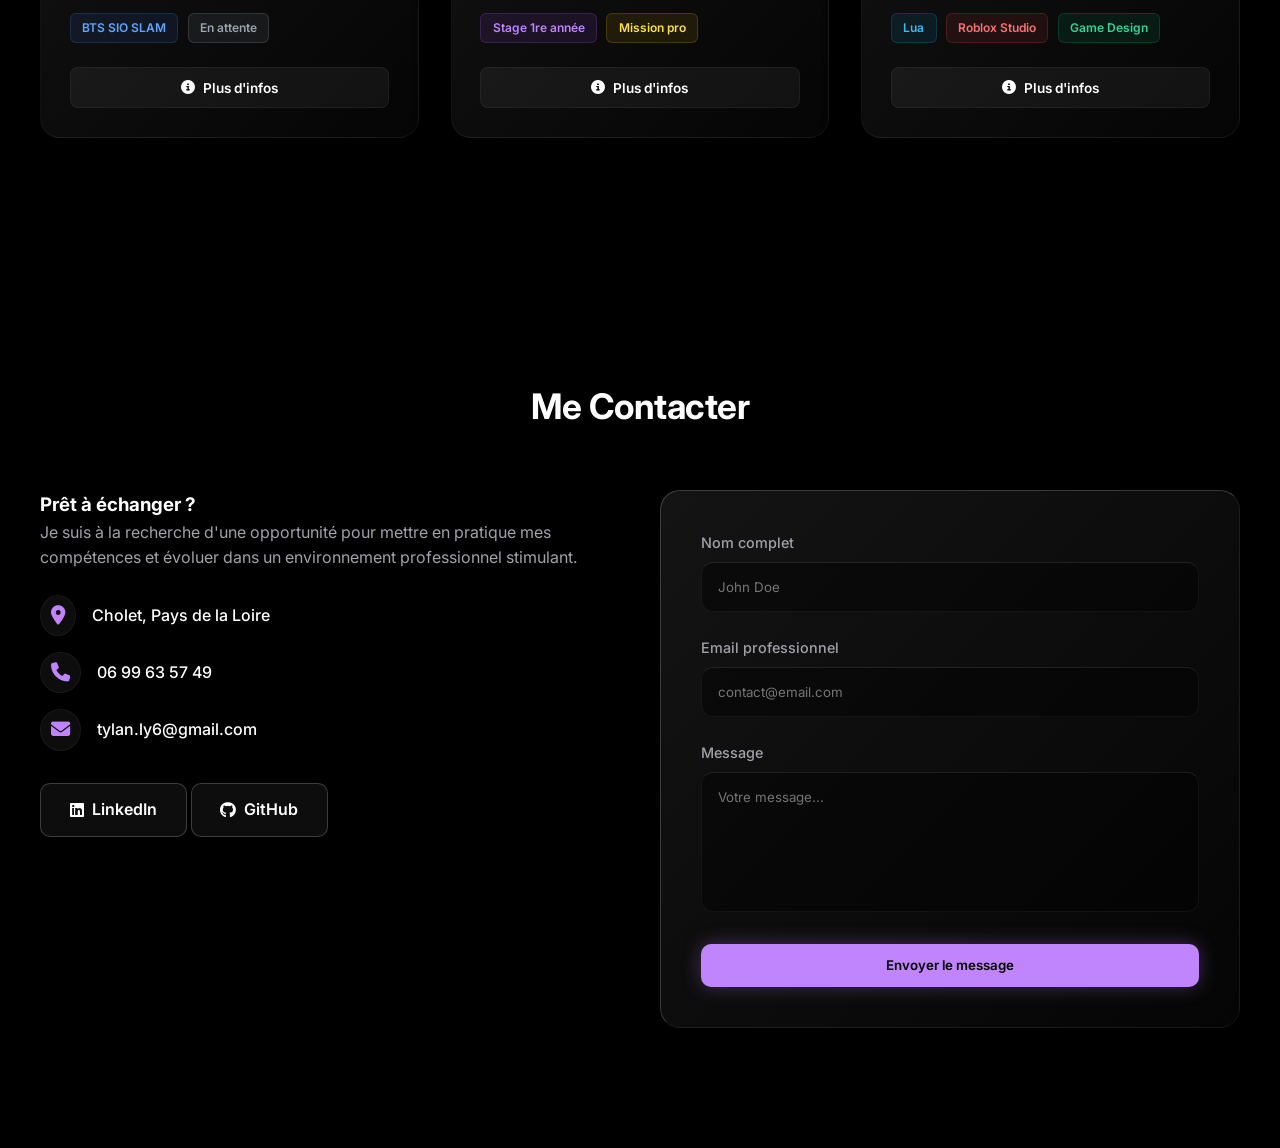
==== commit 8aa70192: "Remplace la photo de profil par un avatar neutre (initiales TL) Co-Authored-By: Claude Sonnet 5.5 <n" ====
--- a/index.html
+++ b/index.html
@@ -31,7 +31,7 @@
 
     <section id="accueil" class="section hero">
         <div class="hero-content reveal">
-            <img src="Icon.jpg" alt="Tylan Ly" class="profile-pic">
+            <img src="avatar.svg" alt="Tylan Ly" class="profile-pic">
             <h1>Tylan Ly</h1>
             <h2>Étudiant en informatique</h2>
             <p class="subtitle">1re année BTS SIO option SLAM au CNED</p>
--- a/portfolio.css
+++ b/portfolio.css
@@ -219,4 +219,89 @@
     .hero h1 { font-size: 2.8rem; }
     .nav-links { display: none; }
     .hero-buttons { flex-direction: column; }
-}+}
+/* --- FILTRES DE PROJETS --- */
+.filter-container {
+    display: flex;
+    justify-content: center;
+    gap: 1rem;
+    margin-bottom: 3rem;
+}
+.filter-btn {
+    background: rgba(255, 255, 255, 0.05);
+    border: 1px solid var(--border-dark);
+    padding: 0.6rem 1.4rem;
+    border-radius: 8px;
+    color: var(--text-muted);
+    font-weight: 600;
+    cursor: pointer;
+    transition: 0.3s ease;
+}
+.filter-btn:hover {
+    color: var(--text-main);
+    background: rgba(192, 132, 252, 0.1);
+}
+.filter-btn.active {
+    background: var(--primary);
+    color: #000;
+    box-shadow: 0 0 15px rgba(192, 132, 252, 0.4);
+    border-color: var(--primary);
+}
+
+/* --- ADAPTATIONS DES CARTES --- */
+.project-img-container {
+    position: relative;
+    overflow: hidden;
+}
+.project-category-tag {
+    position: absolute;
+    top: 1rem;
+    right: 1rem;
+    background: rgba(192, 132, 252, 0.15);
+    backdrop-filter: blur(8px);
+    border: 1px solid rgba(192, 132, 252, 0.3);
+    color: var(--primary);
+    padding: 0.3rem 0.8rem;
+    border-radius: 30px;
+    font-size: 0.75rem;
+    font-weight: 700;
+    text-transform: uppercase;
+}
+
+.justify-start {
+    justify-content: flex-start !important;
+}
+
+/* --- STYLES DES BADGES --- */
+.tags span {
+    border-radius: 6px !important;
+    font-size: 0.75rem !important;
+    font-weight: 600 !important;
+    padding: 0.3rem 0.7rem !important;
+}
+
+.badge-sio { background: rgba(59, 130, 246, 0.1) !important; color: #60a5fa !important; border: 1px solid rgba(59, 130, 246, 0.2) !important; }
+.badge-pending { background: rgba(156, 163, 175, 0.1) !important; color: #9ca3af !important; border: 1px solid rgba(156, 163, 175, 0.2) !important; }
+.badge-stage { background: rgba(168, 85, 247, 0.1) !important; color: #c084fc !important; border: 1px solid rgba(168, 85, 247, 0.2) !important; }
+.badge-mission { background: rgba(234, 179, 8, 0.1) !important; color: #fde047 !important; border: 1px solid rgba(234, 179, 8, 0.2) !important; }
+.badge-lua { background: rgba(14, 165, 233, 0.1) !important; color: #38bdf8 !important; border: 1px solid rgba(14, 165, 233, 0.2) !important; }
+.badge-roblox { background: rgba(239, 68, 68, 0.1) !important; color: #f87171 !important; border: 1px solid rgba(239, 68, 68, 0.2) !important; }
+.badge-game { background: rgba(16, 185, 129, 0.1) !important; color: #34d399 !important; border: 1px solid rgba(16, 185, 129, 0.2) !important; }
+
+/* --- BOUTON PLUS D'INFOS --- */
+.btn-more {
+    background: rgba(255, 255, 255, 0.05);
+    border: 1px solid var(--border-dark);
+    color: var(--text-main);
+    width: 100%;
+    padding: 0.7rem 1.2rem;
+    font-size: 0.85rem;
+    border-radius: 8px;
+    justify-content: center;
+    transition: 0.3s ease;
+}
+.btn-more:hover {
+    background: var(--primary);
+    color: #000;
+    box-shadow: 0 0 15px rgba(192, 132, 252, 0.3);
+}
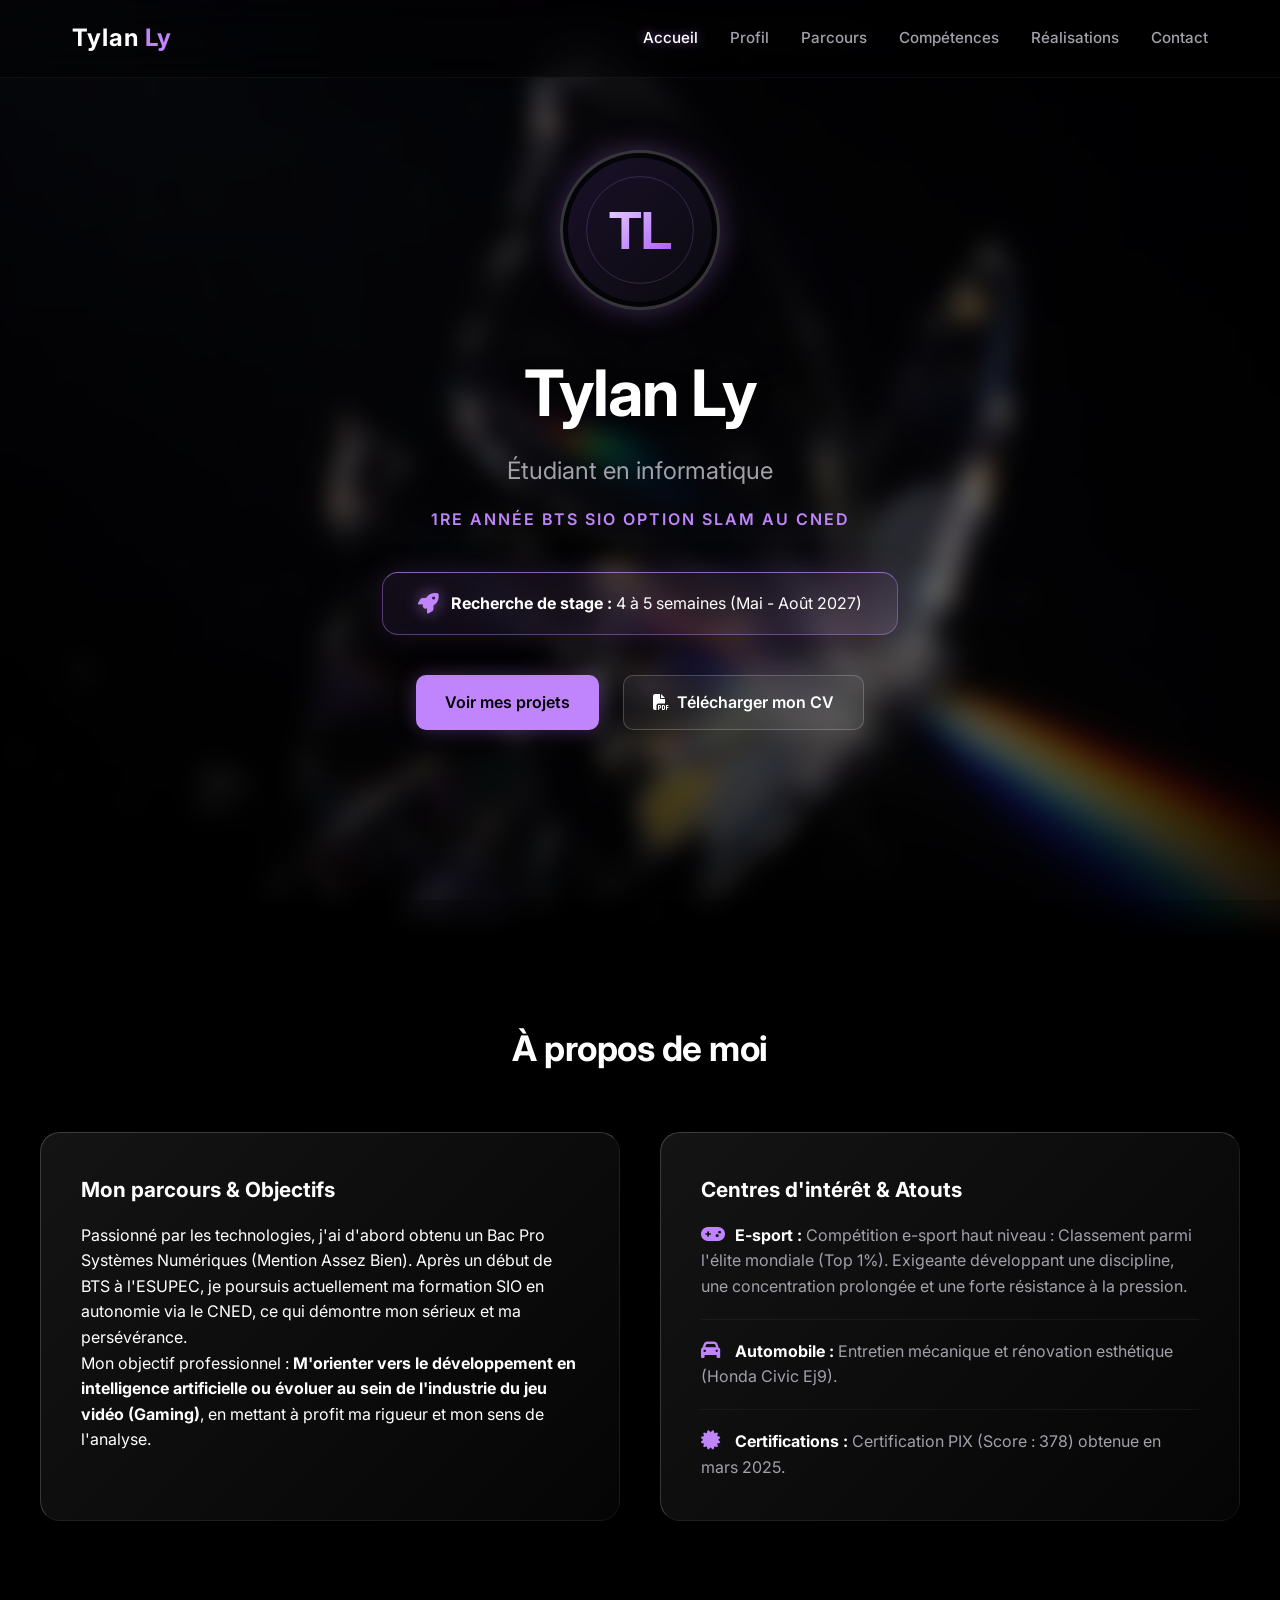
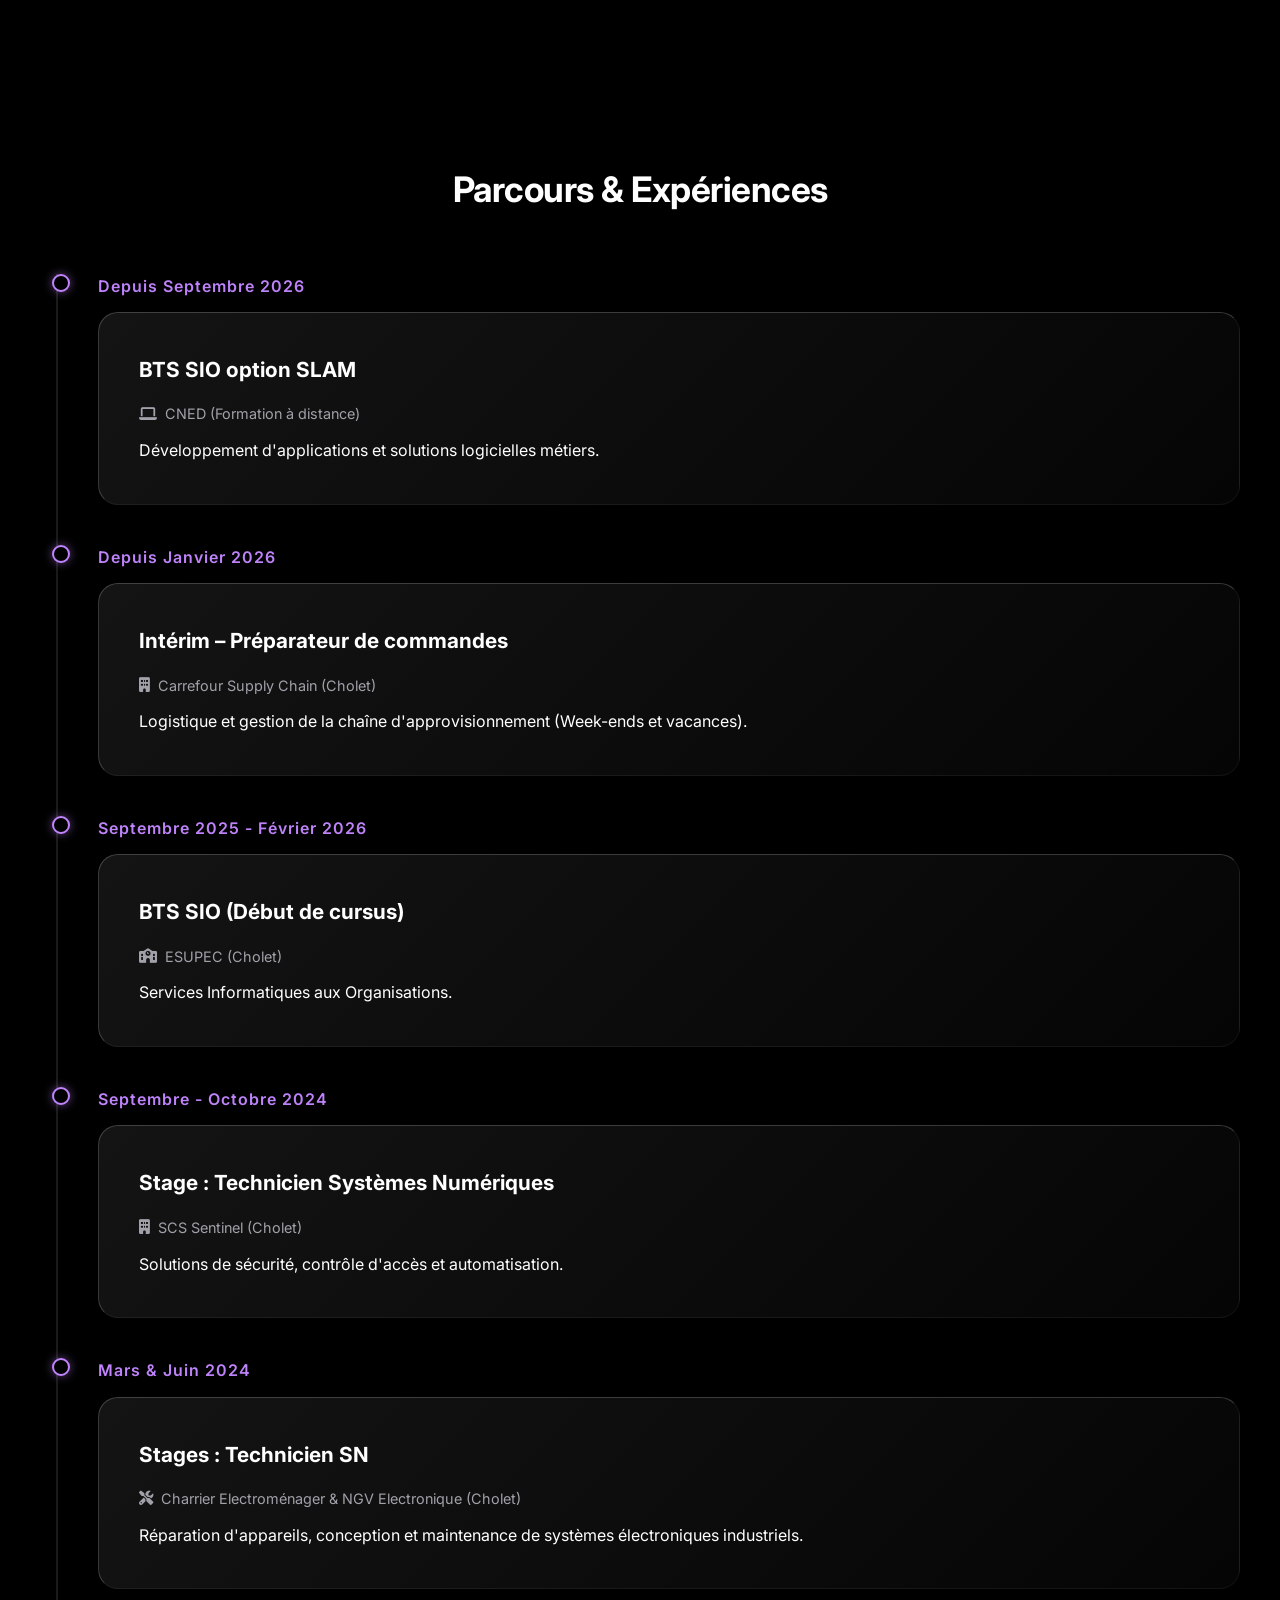
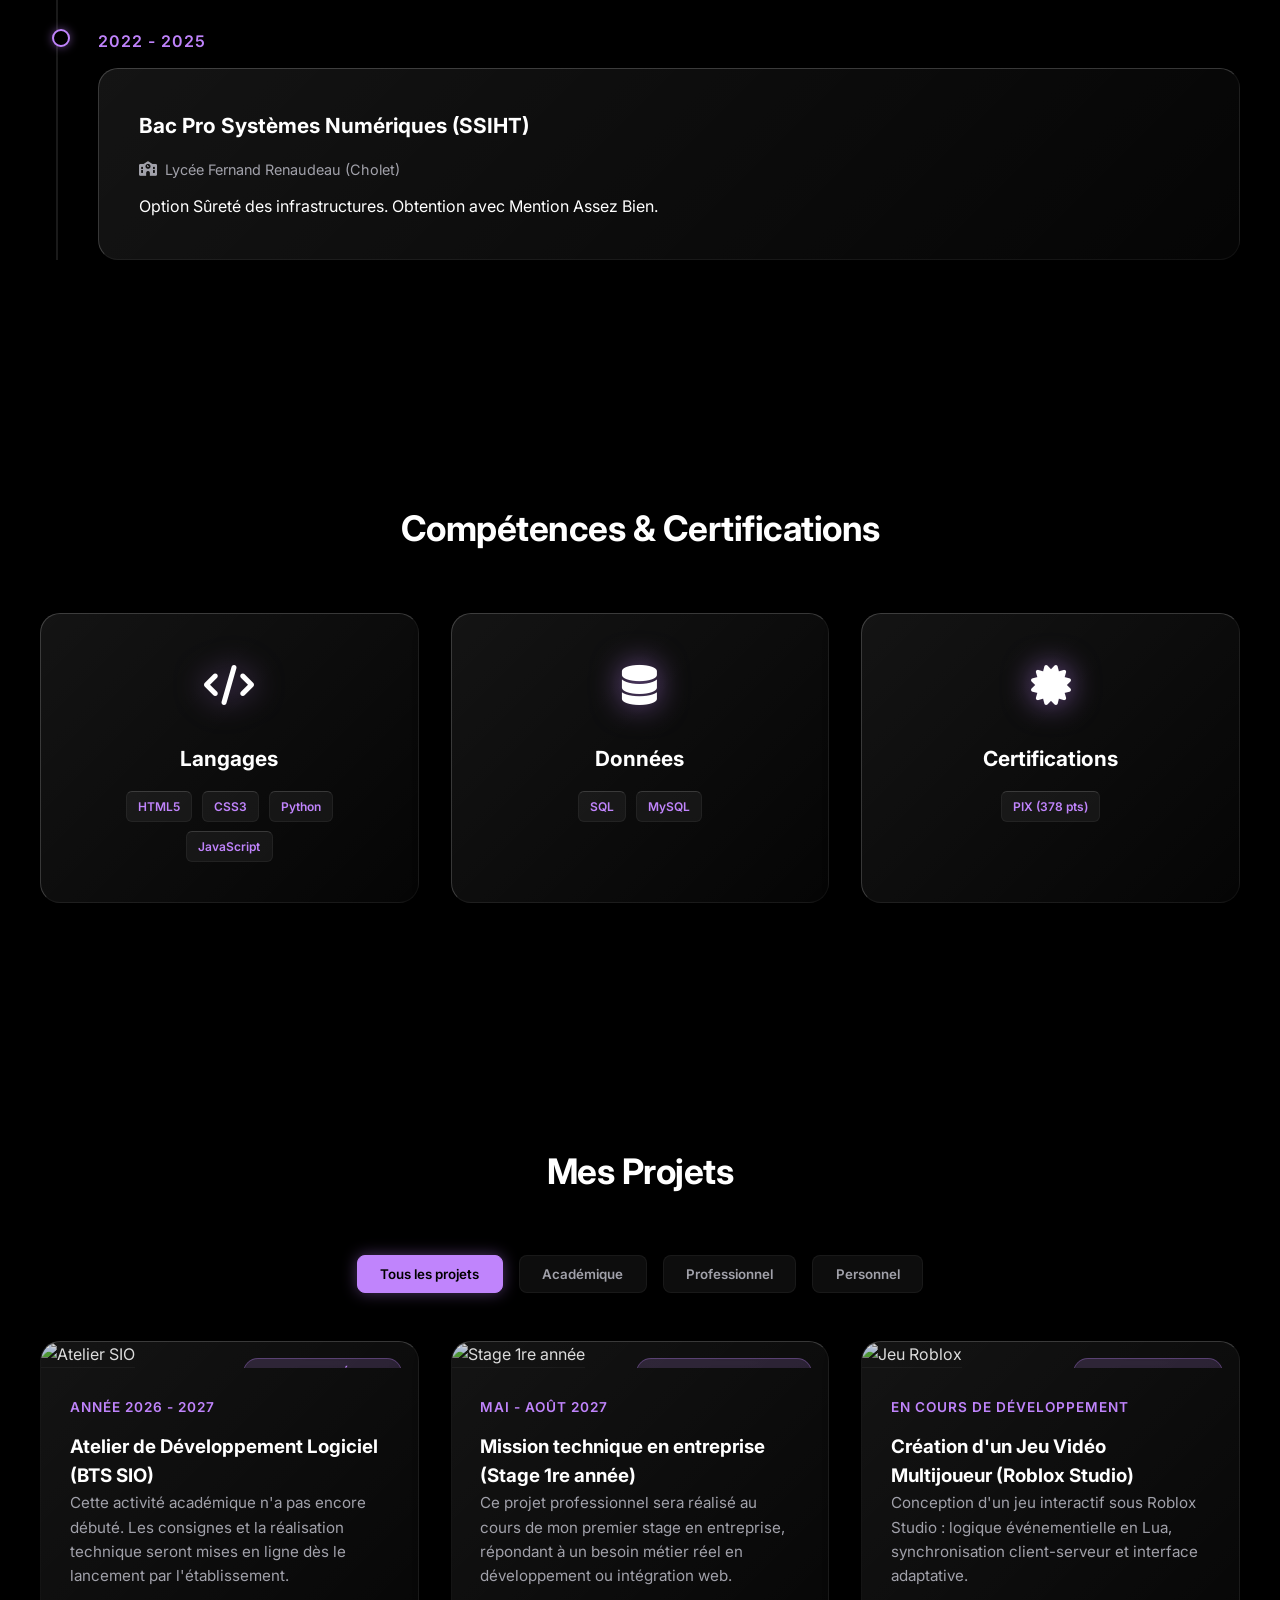
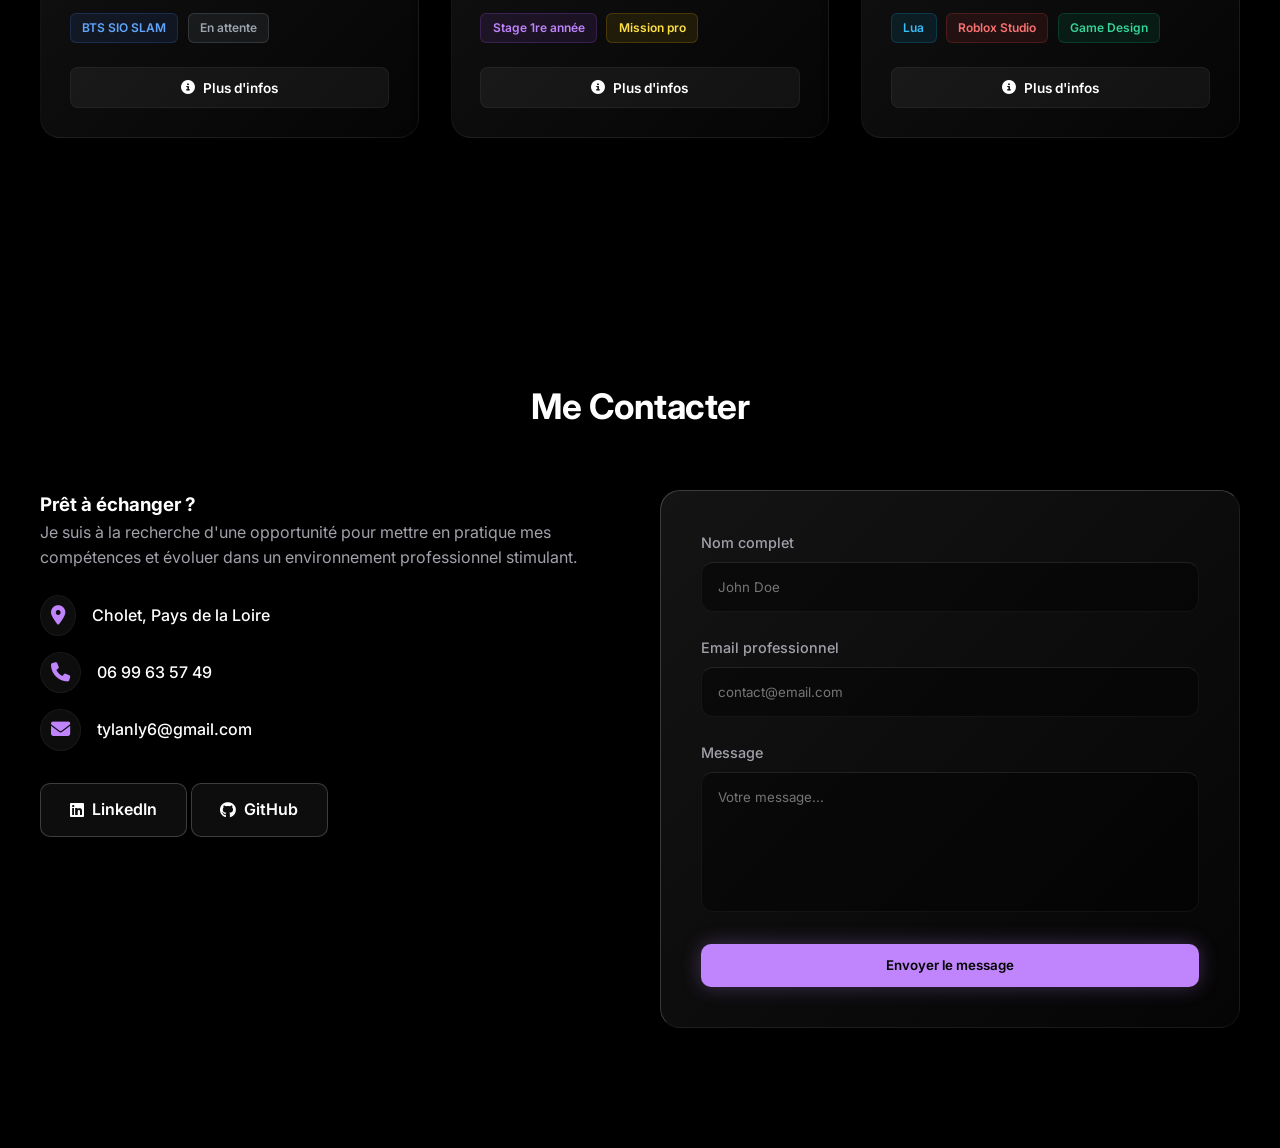
==== commit 1d6652f2: "Corrige l'email, les dates (CNED, SCS Sentinel) et la période de stage Co-Authored-By: Claude Sonnet" ====
--- a/index.html
+++ b/index.html
@@ -74,7 +74,7 @@
             <h2 class="section-title">Parcours & Expériences</h2>
             <div class="timeline">
                 <div class="timeline-item">
-                    <div class="timeline-date">Depuis Février 2026</div>
+                    <div class="timeline-date">Depuis Septembre 2026</div>
                     <div class="timeline-content card">
                         <h3>BTS SIO option SLAM</h3>
                         <p class="location"><i class="fas fa-laptop"></i> CNED (Formation à distance)</p>
@@ -90,7 +90,7 @@
                     </div>
                 </div>
                 <div class="timeline-item">
-                    <div class="timeline-date">2025 - Février 2026</div>
+                    <div class="timeline-date">Septembre 2025 - Février 2026</div>
                     <div class="timeline-content card">
                         <h3>BTS SIO (Début de cursus)</h3>
                         <p class="location"><i class="fas fa-school"></i> ESUPEC (Cholet)</p>
@@ -98,7 +98,7 @@
                     </div>
                 </div>
                 <div class="timeline-item">
-                    <div class="timeline-date">Novembre 2024</div>
+                    <div class="timeline-date">Septembre - Octobre 2024</div>
                     <div class="timeline-content card">
                         <h3>Stage : Technicien Systèmes Numériques</h3>
                         <p class="location"><i class="fas fa-building"></i> SCS Sentinel (Cholet)</p>
@@ -193,7 +193,7 @@
                         <span class="project-category-tag">Projet professionnel</span>
                     </div>
                     <div class="project-content">
-                        <p class="date">Février - Août 2027</p>
+                        <p class="date">Mai - Août 2027</p>
                         <h3>Mission technique en entreprise (Stage 1re année)</h3>
                         <p class="desc">Ce projet professionnel sera réalisé au cours de mon premier stage en entreprise, répondant à un besoin métier réel en développement ou intégration web.</p>
                         <div class="tags mt-2 justify-start">
@@ -236,7 +236,7 @@
                     <ul class="contact-list">
                         <li><i class="fas fa-map-marker-alt"></i> Cholet, Pays de la Loire</li>
                         <li><i class="fas fa-phone"></i> 06 99 63 57 49</li>
-                        <li><i class="fas fa-envelope"></i> tylan.ly6@gmail.com</li>
+                        <li><i class="fas fa-envelope"></i> <a href="mailto:tylanly6@gmail.com">tylanly6@gmail.com</a></li>
                     </ul>
                     <div class="social-links mt-3">
                         <a href="https://www.linkedin.com/in/tylan-ly" target="_blank" class="btn btn-outline"> <i class="fab fa-linkedin"></i> LinkedIn </a>
--- a/portfolio.css
+++ b/portfolio.css
@@ -305,3 +305,5 @@
     color: #000;
     box-shadow: 0 0 15px rgba(192, 132, 252, 0.3);
 }
+.contact-list a { color: inherit; text-decoration: none; }
+.contact-list a:hover { color: var(--primary); }
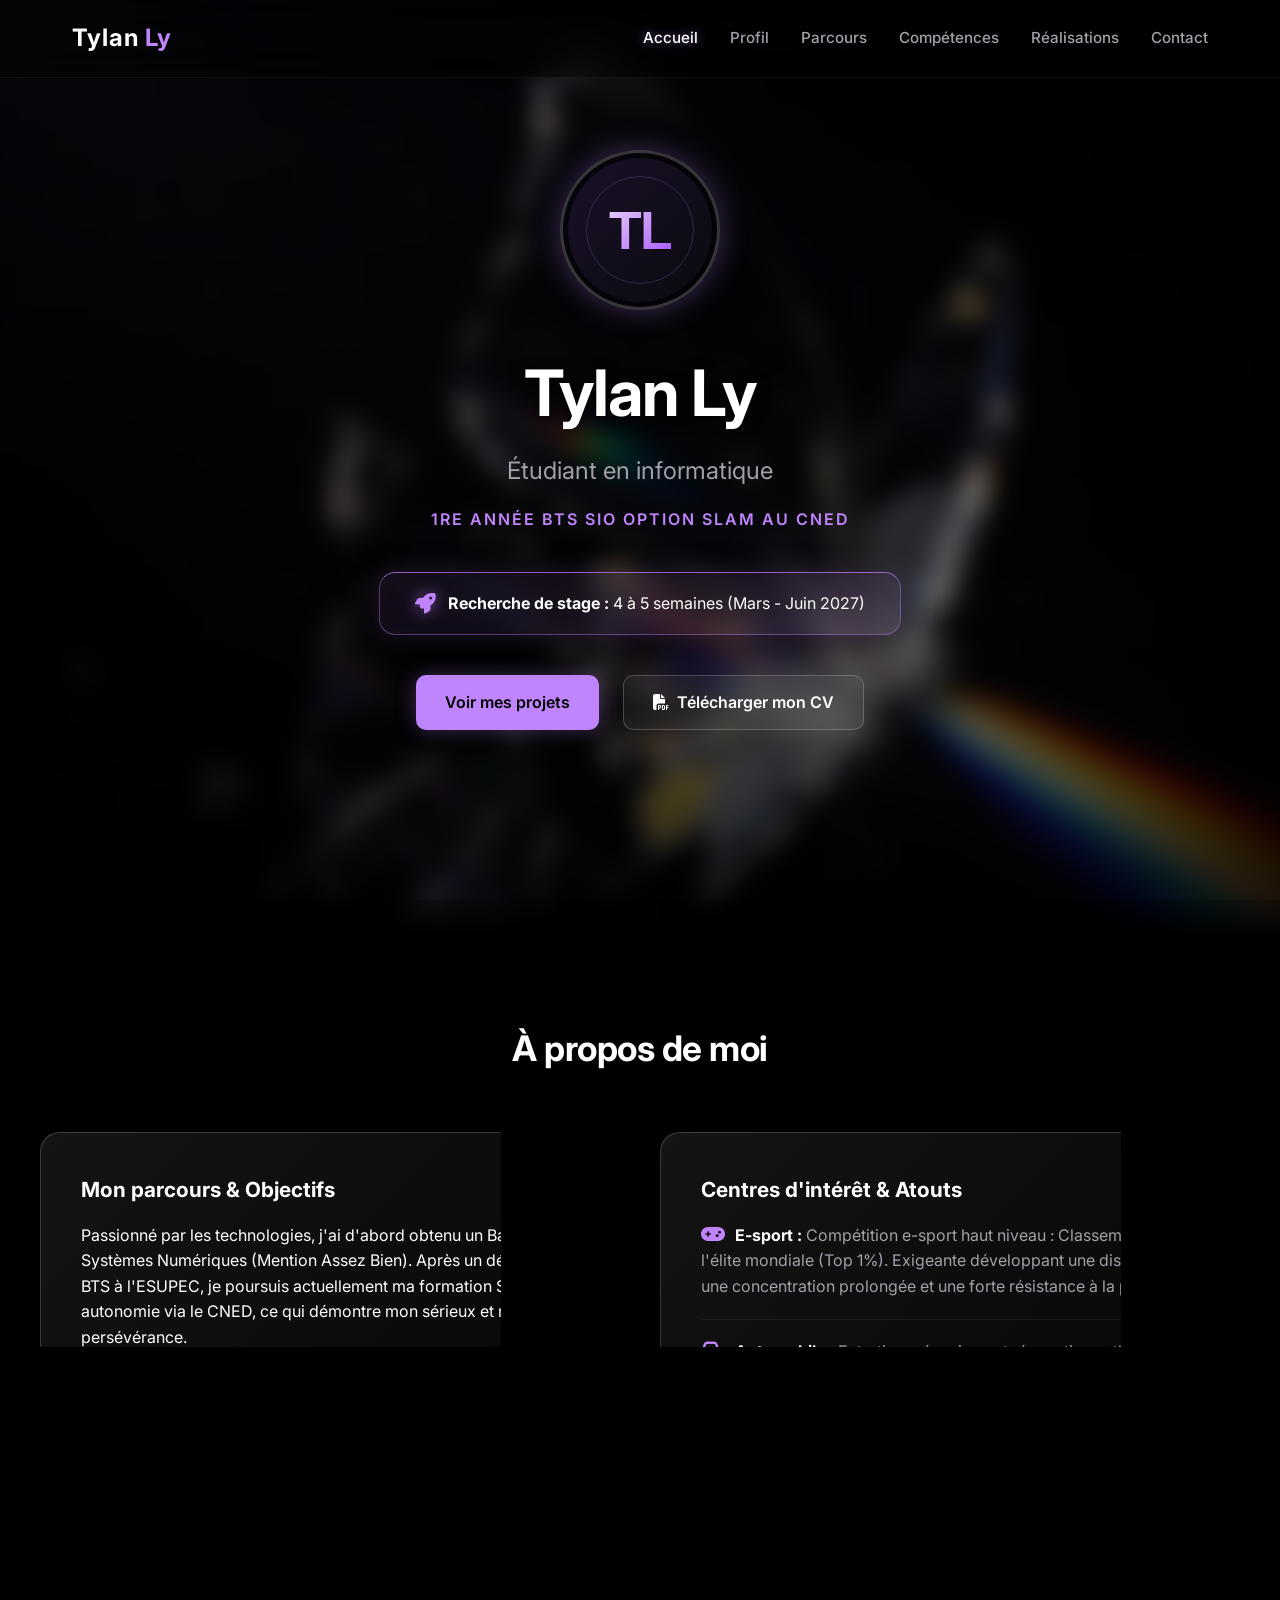
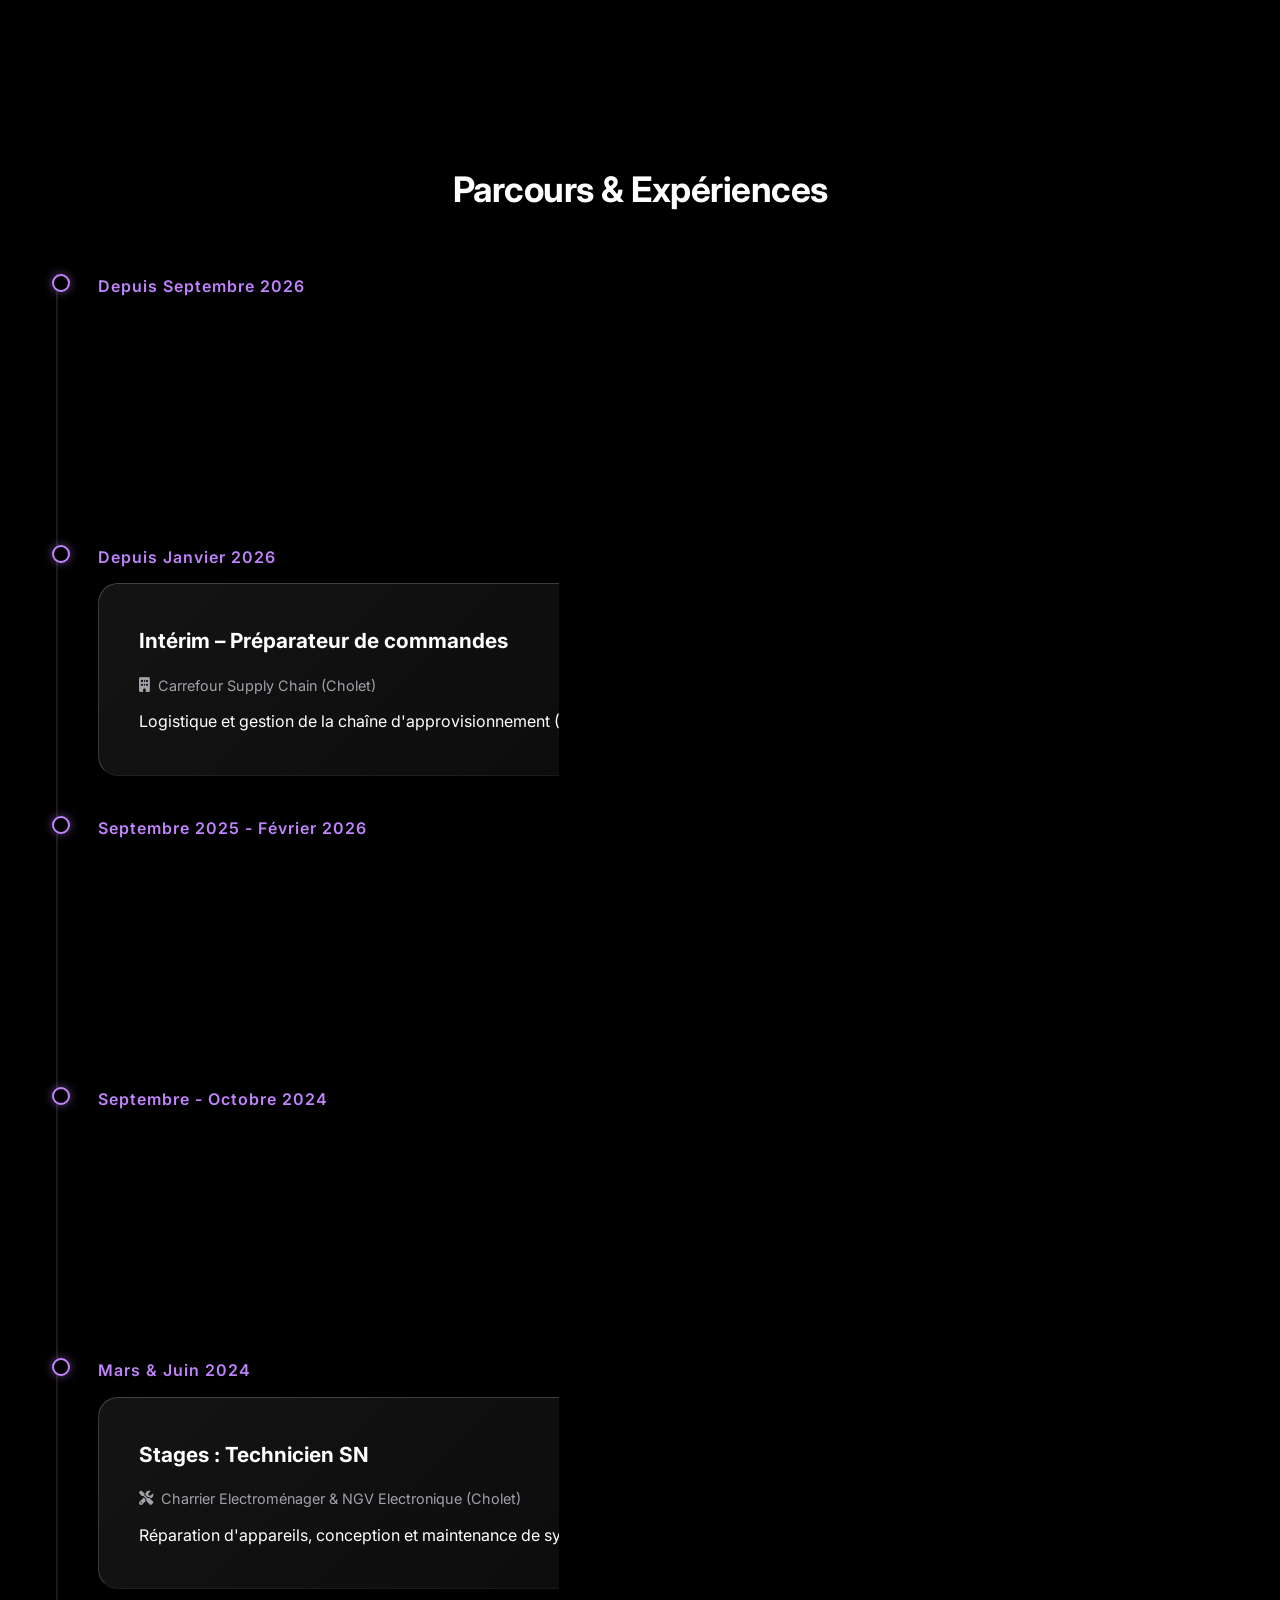
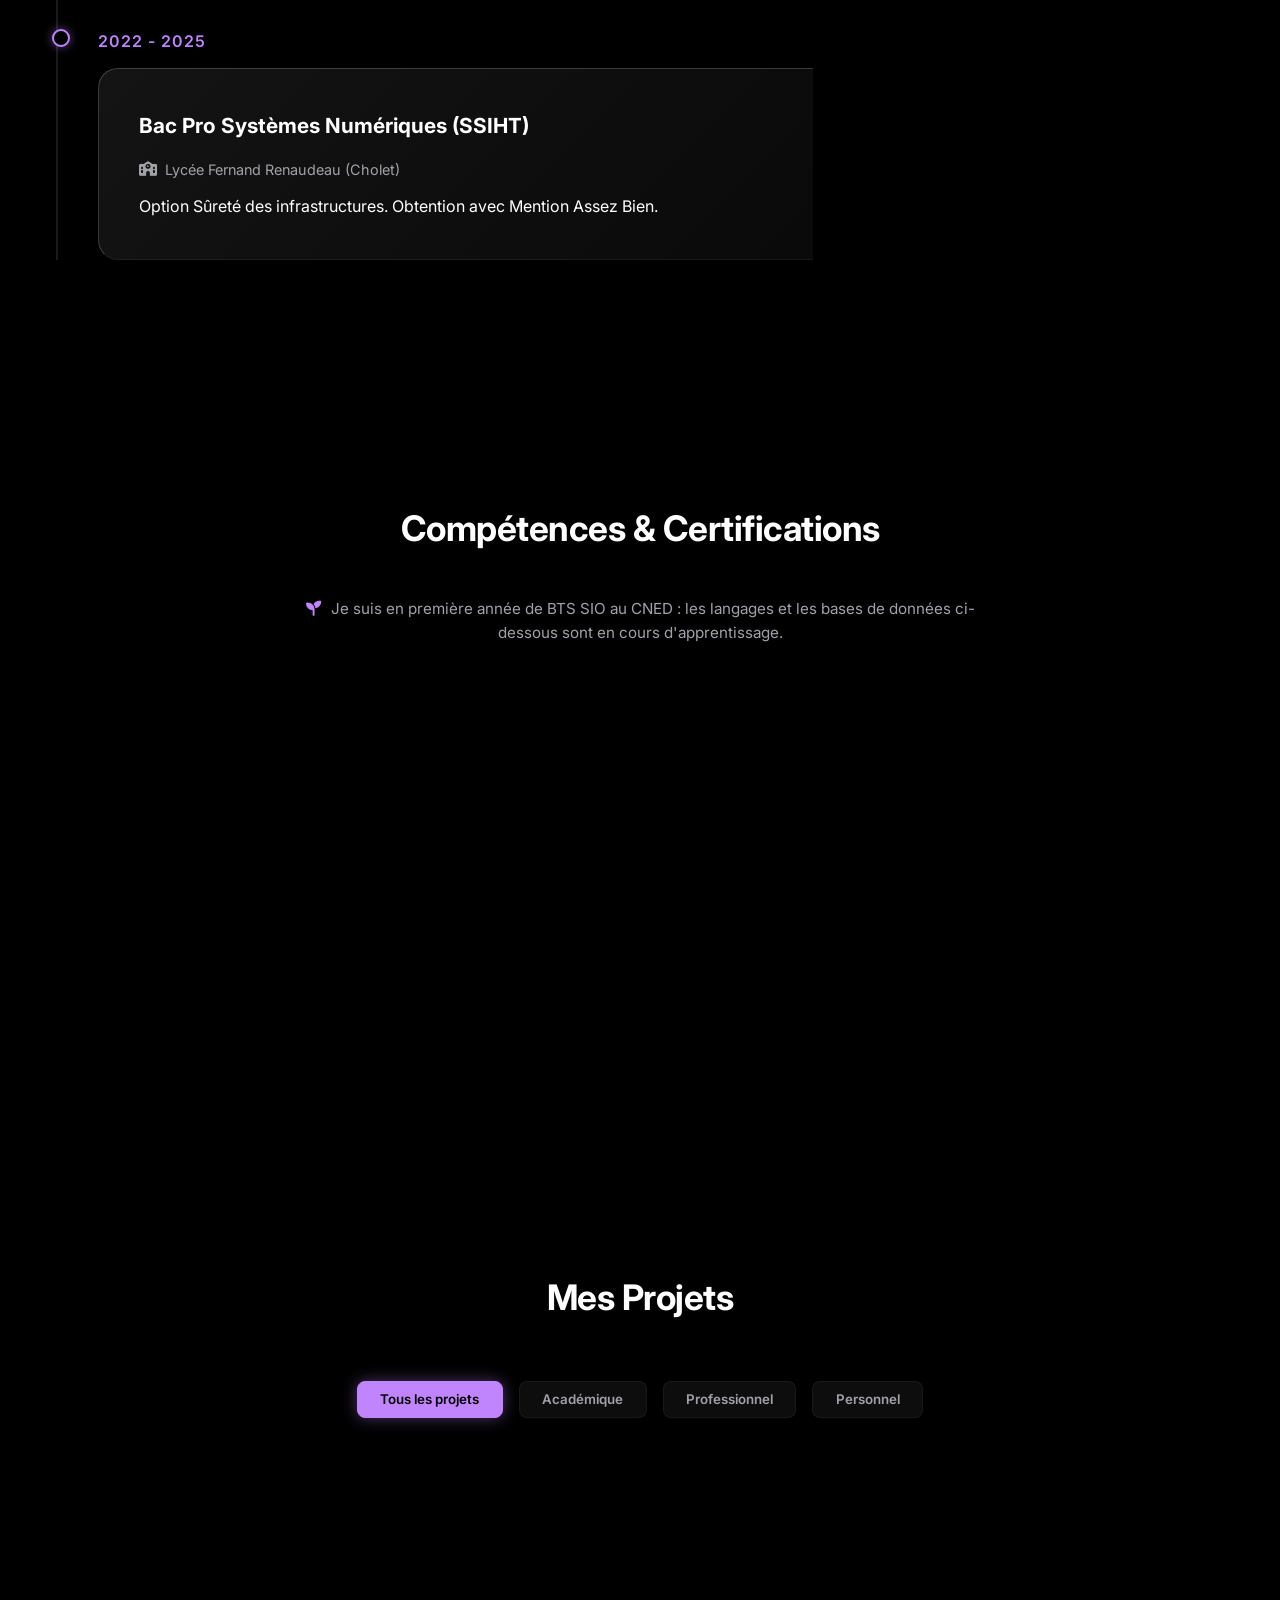
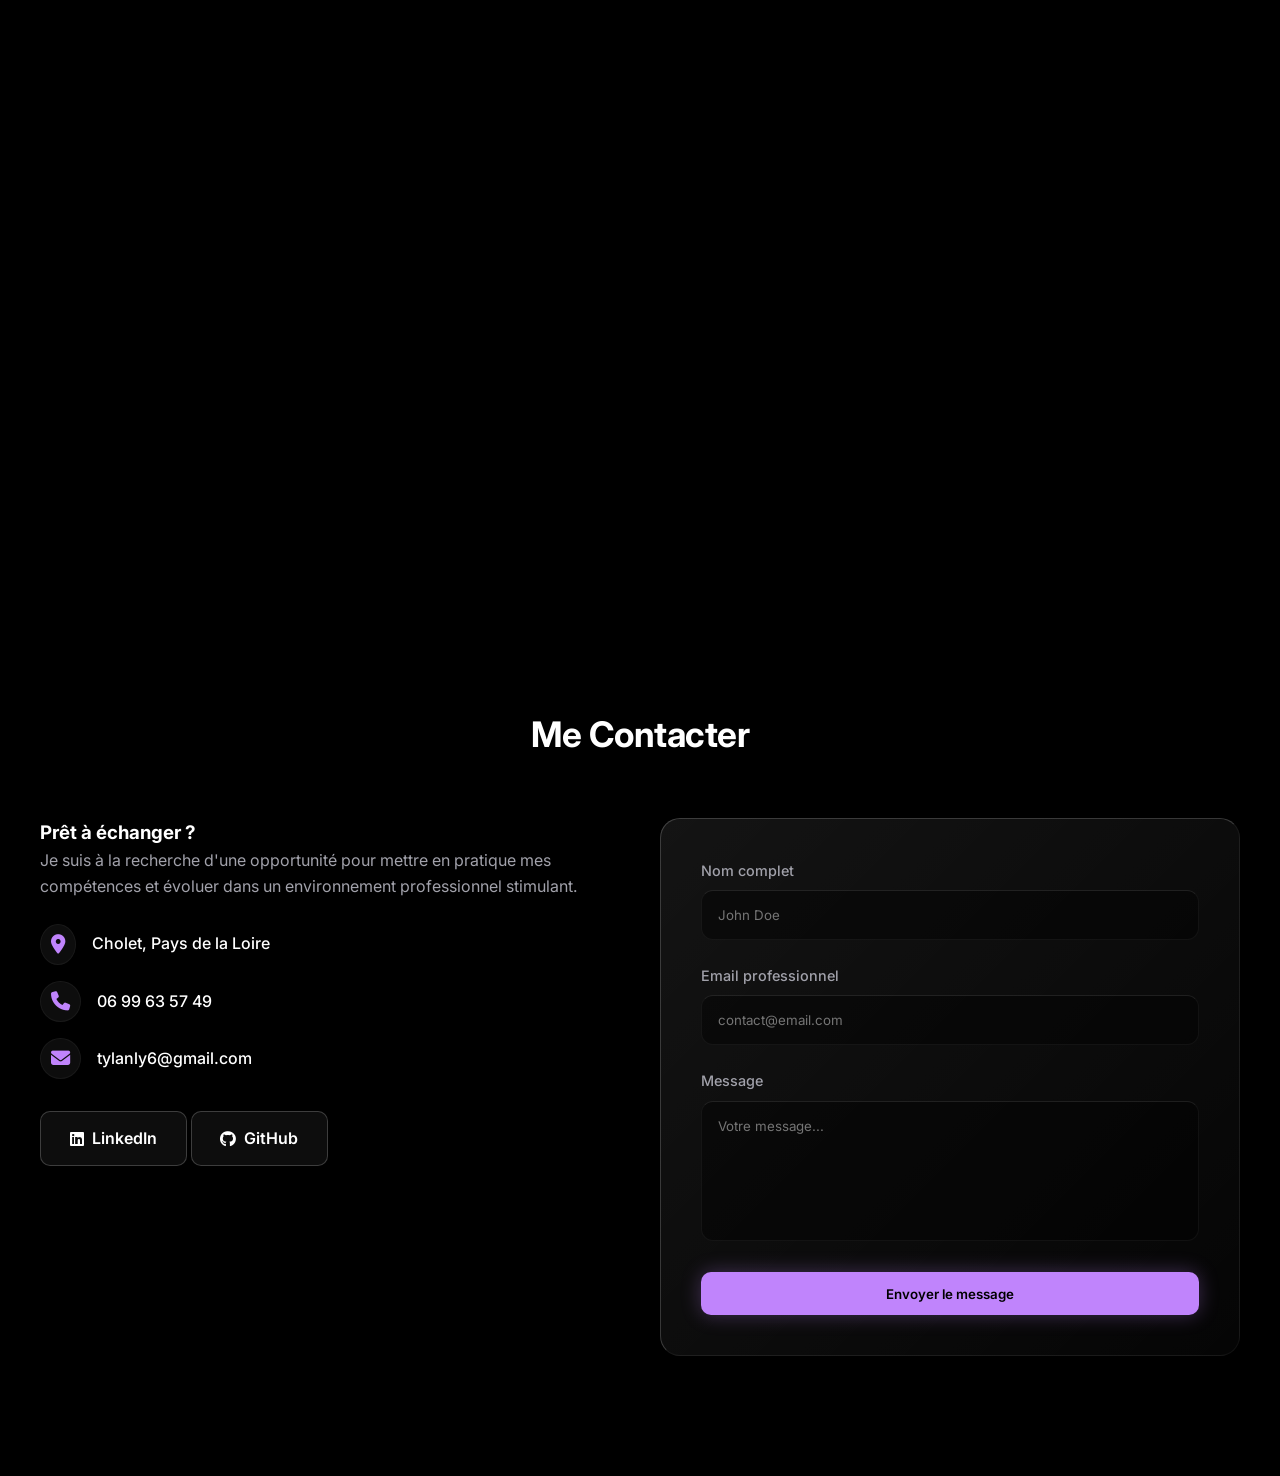
==== commit dbc68568: "Période de stage mars-juin 2027, compétences en cours d'acquisition, projets plus visibles - Stage :" ====
--- a/index.html
+++ b/index.html
@@ -38,7 +38,7 @@
             
             <div class="stage-alert">
                 <i class="fas fa-rocket"></i>
-                <span><strong>Recherche de stage :</strong> 4 à 5 semaines (Mai - Août 2027)</span>
+                <span><strong>Recherche de stage :</strong> 4 à 5 semaines (Mars - Juin 2027)</span>
             </div>
 
             <div class="hero-buttons">
@@ -128,6 +128,7 @@
     <section id="competences" class="section bg-alt">
         <div class="container reveal">
             <h2 class="section-title">Compétences & Certifications</h2>
+            <p class="skills-intro"><i class="fas fa-seedling"></i> Je suis en première année de BTS SIO au CNED : les langages et les bases de données ci-dessous sont en cours d'apprentissage.</p>
             <div class="grid-3">
                 <div class="card text-center skill-card">
                     <div class="icon-glow"><i class="fas fa-code"></i></div>
@@ -135,6 +136,7 @@
                     <div class="tags">
                         <span>HTML5</span><span>CSS3</span><span>Python</span><span>JavaScript</span>
                     </div>
+                    <p class="skill-status"><i class="fas fa-spinner"></i> En cours d'acquisition (CNED)</p>
                 </div>
                 <div class="card text-center skill-card">
                     <div class="icon-glow"><i class="fas fa-database"></i></div>
@@ -142,6 +144,7 @@
                     <div class="tags">
                         <span>SQL</span><span>MySQL</span>
                     </div>
+                    <p class="skill-status"><i class="fas fa-spinner"></i> En cours d'acquisition (CNED)</p>
                 </div>
                 <!-- Nouvelle carte dédiée aux Certifications -->
                 <div class="card text-center skill-card">
@@ -171,7 +174,7 @@
                 <!-- Projet 1 : Académique -->
                 <div class="project-card" data-category="academique" onclick="openModal('projet_academique')">
                     <div class="project-img-container">
-                        <img src="https://images.unsplash.com/photo-1498050108023-c5249f4df085?auto=format&fit=crop&q=80&w=600" alt="Atelier SIO">
+                        <img src="img/projet-academique.svg" alt="Éditeur de code : atelier de développement logiciel">
                         <span class="project-category-tag">Projet académique</span>
                     </div>
                     <div class="project-content">
@@ -189,11 +192,11 @@
                 <!-- Projet 2 : Professionnel -->
                 <div class="project-card" data-category="professionnel" onclick="openModal('projet_professionnel')">
                     <div class="project-img-container">
-                        <img src="https://images.unsplash.com/photo-1486406146926-c627a92ad1ab?auto=format&fit=crop&q=80&w=600" alt="Stage 1re année">
+                        <img src="img/projet-professionnel.svg" alt="Bureaux et application web : mission en entreprise">
                         <span class="project-category-tag">Projet professionnel</span>
                     </div>
                     <div class="project-content">
-                        <p class="date">Mai - Août 2027</p>
+                        <p class="date">Mars - Juin 2027</p>
                         <h3>Mission technique en entreprise (Stage 1re année)</h3>
                         <p class="desc">Ce projet professionnel sera réalisé au cours de mon premier stage en entreprise, répondant à un besoin métier réel en développement ou intégration web.</p>
                         <div class="tags mt-2 justify-start">
@@ -207,7 +210,7 @@
                 <!-- Projet 3 : Personnel -->
                 <div class="project-card" data-category="personnel" onclick="openModal('projet_roblox')">
                     <div class="project-img-container">
-                        <img src="https://images.unsplash.com/photo-1511512578047-dfb367046420?auto=format&fit=crop&q=80&w=600" alt="Jeu Roblox">
+                        <img src="img/projet-roblox.svg" alt="Plateforme 3D et code Lua : jeu vidéo multijoueur">
                         <span class="project-category-tag">Projet personnel</span>
                     </div>
                     <div class="project-content">
--- a/portfolio.css
+++ b/portfolio.css
@@ -305,5 +305,30 @@
     color: #000;
     box-shadow: 0 0 15px rgba(192, 132, 252, 0.3);
 }
-.contact-list a { color: inherit; text-decoration: none; }
-.contact-list a:hover { color: var(--primary); }
+.contact-list a { color: inherit; text-decoration: none; }
+.contact-list a:hover { color: var(--primary); }
+
+/* --- COMPÉTENCES : STATUT D'APPRENTISSAGE --- */
+.skills-intro { text-align: center; color: var(--text-muted); max-width: 720px; margin: -1rem auto 2.5rem; font-size: 0.95rem; }
+.skills-intro i { color: var(--primary); margin-right: 6px; }
+.skill-status {
+    display: inline-flex; align-items: center; gap: 8px; margin-top: 1.2rem;
+    padding: 0.35rem 0.9rem; border-radius: 30px; font-size: 0.8rem; font-weight: 600;
+    color: #fde047; background: rgba(234, 179, 8, 0.1); border: 1px solid rgba(234, 179, 8, 0.3);
+}
+
+/* --- PROJETS : ÉTIQUETTES DE CATÉGORIE PLUS VISIBLES --- */
+.project-category-tag {
+    top: 1rem; left: 1rem; right: auto;
+    padding: 0.5rem 1.1rem; font-size: 0.85rem; letter-spacing: 0.5px;
+    color: #fff; border: 1px solid rgba(255, 255, 255, 0.35);
+    box-shadow: 0 4px 16px rgba(0, 0, 0, 0.5);
+    backdrop-filter: none; -webkit-backdrop-filter: none;
+}
+.project-card[data-category="academique"] .project-category-tag { background: #2563eb; }
+.project-card[data-category="professionnel"] .project-category-tag { background: #7c3aed; }
+.project-card[data-category="personnel"] .project-category-tag { background: #059669; }
+.project-card[data-category="academique"] { border-top: 3px solid #3b82f6; }
+.project-card[data-category="professionnel"] { border-top: 3px solid #a855f7; }
+.project-card[data-category="personnel"] { border-top: 3px solid #10b981; }
+.project-card img { opacity: 1; }
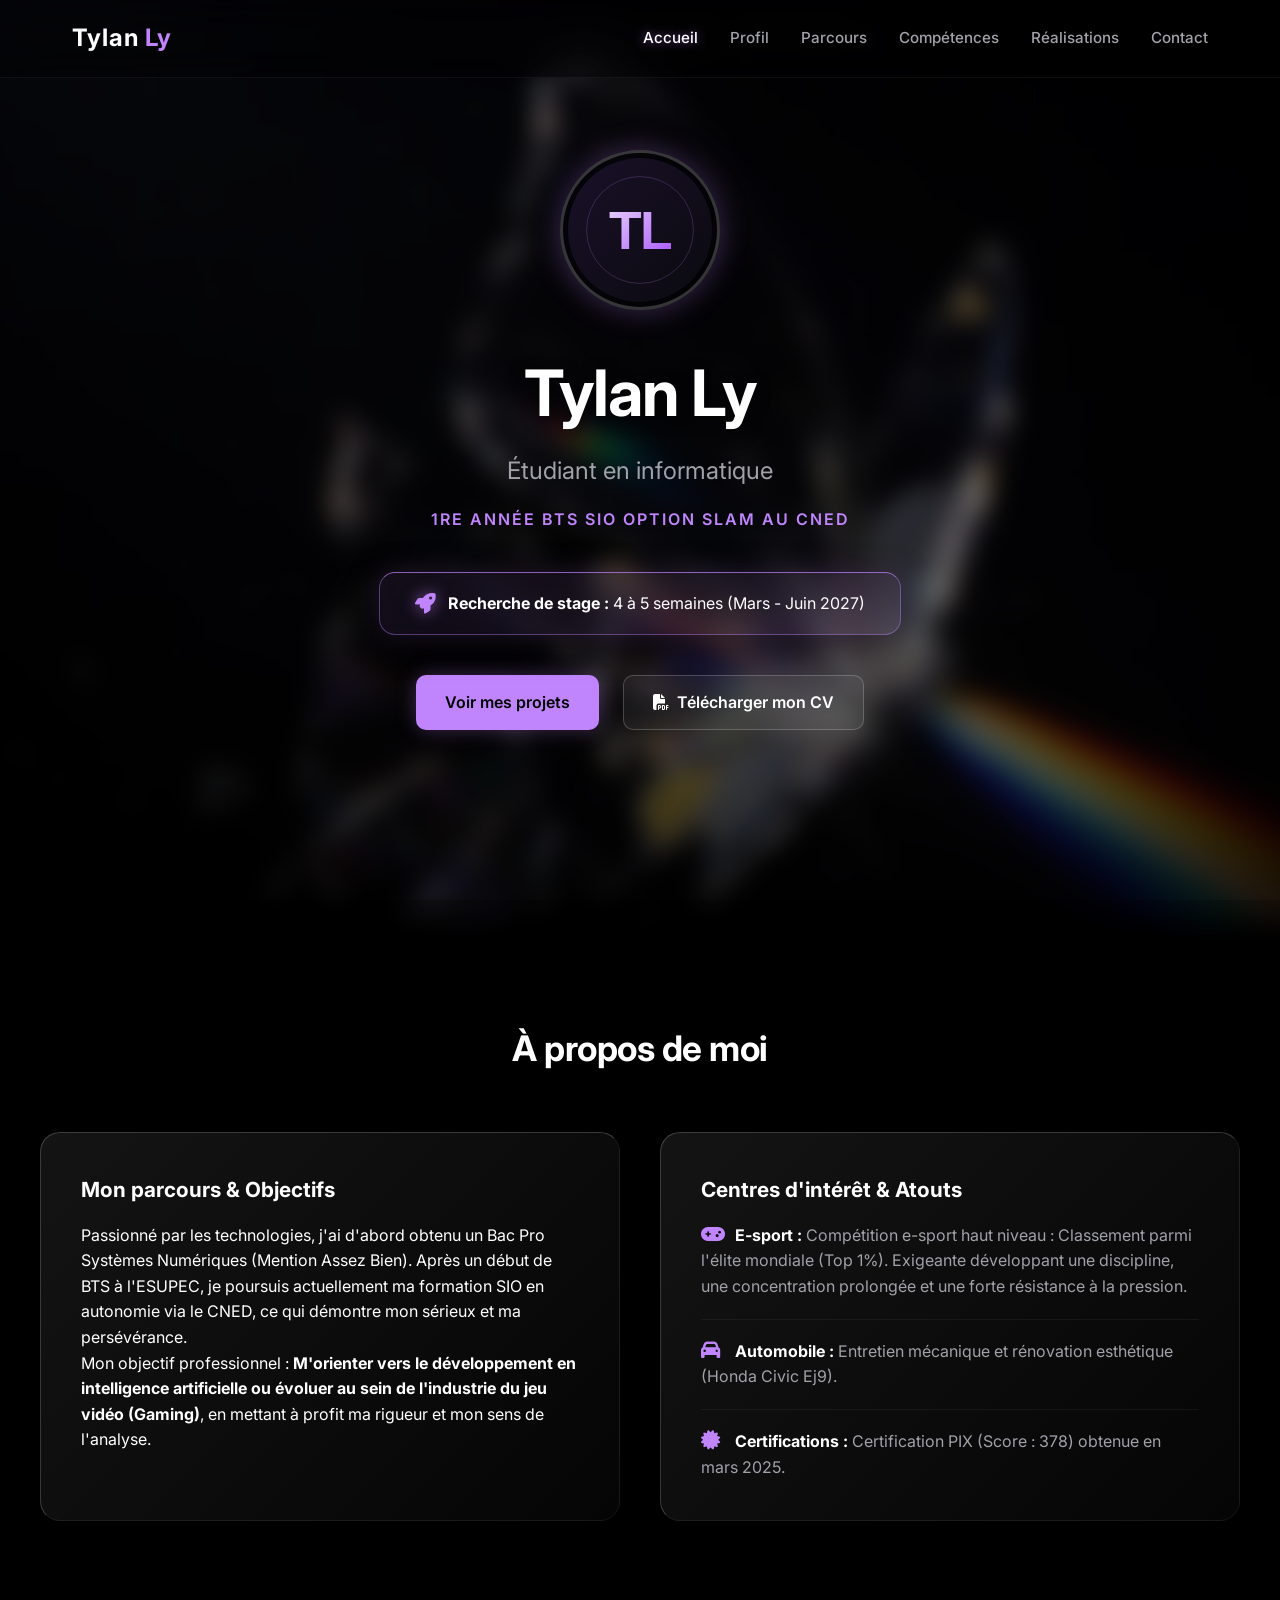
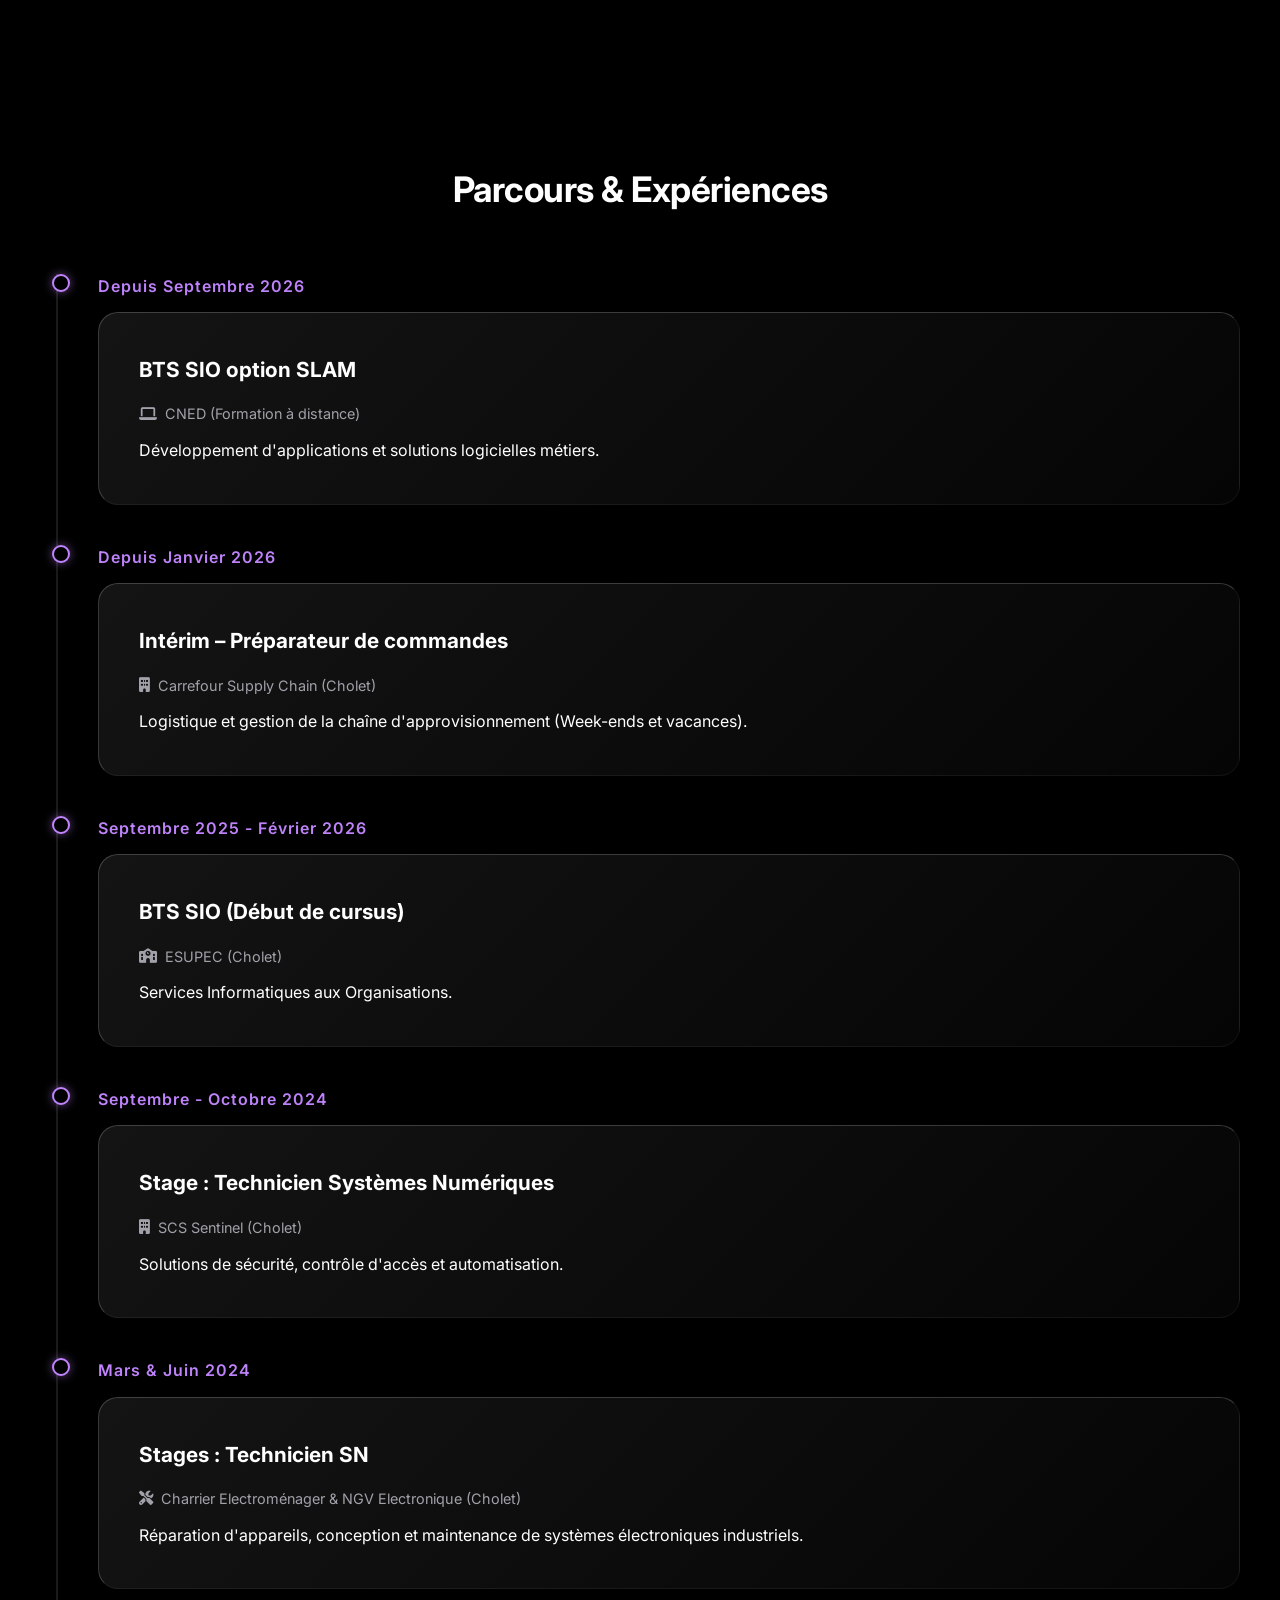
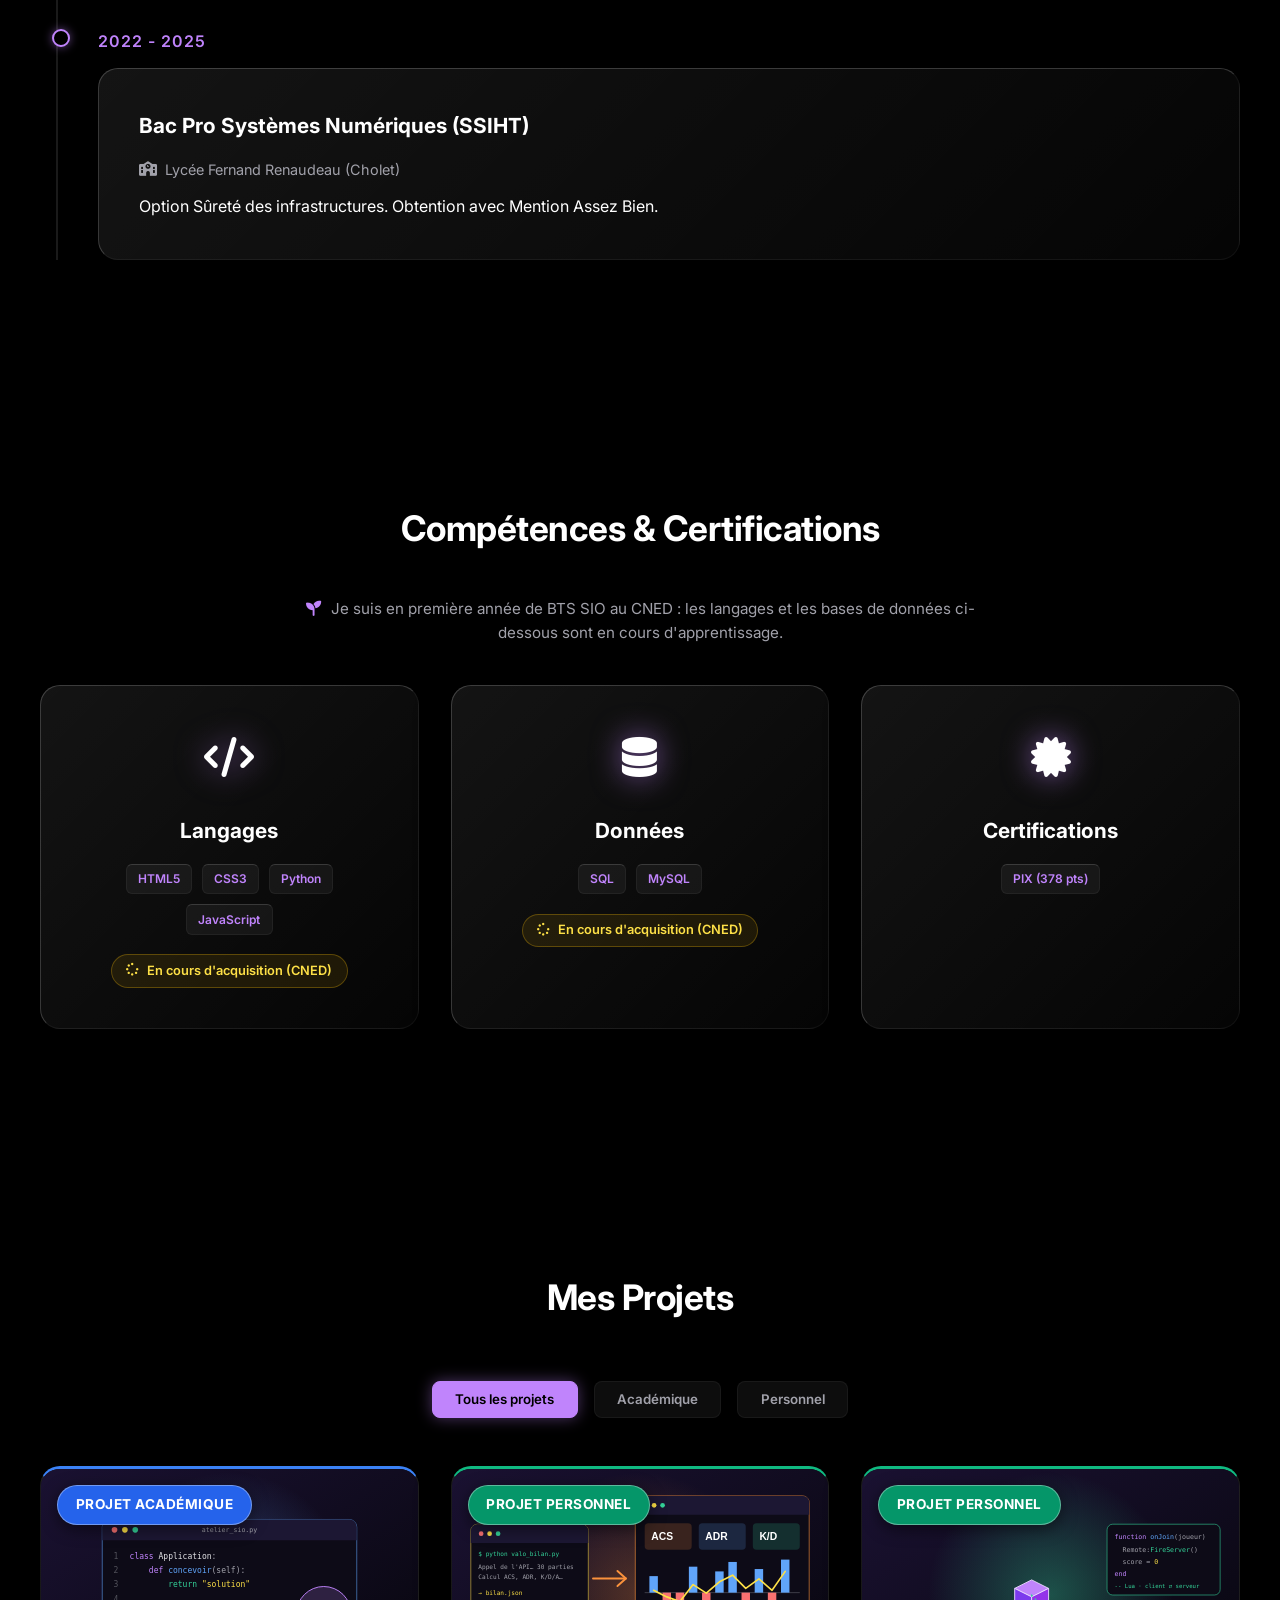
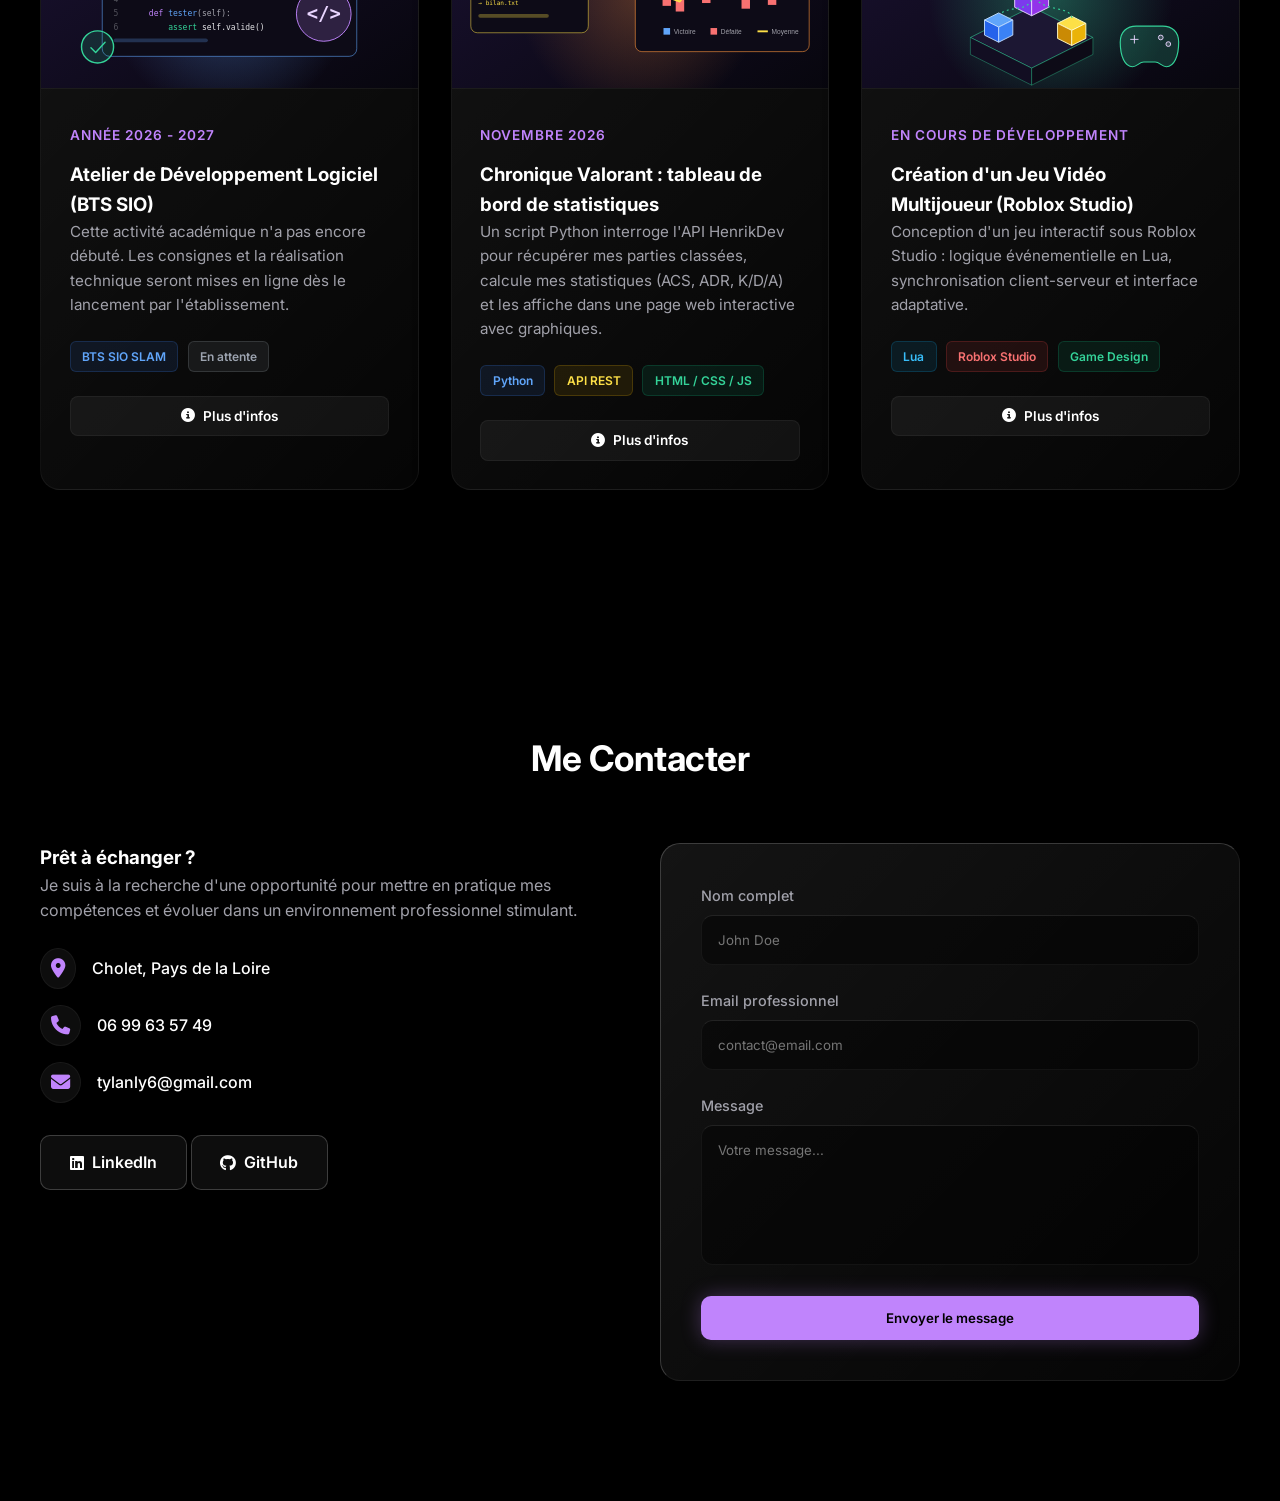
==== commit 9e2b1ed7: "Remplace le projet professionnel par la Chronique Valorant (Python + API) et héberge la démo - Nouve" ====
--- a/index.html
+++ b/index.html
@@ -166,7 +166,8 @@
             <div class="filter-container">
                 <button class="filter-btn active" data-filter="all">Tous les projets</button>
                 <button class="filter-btn" data-filter="academique">Académique</button>
-                <button class="filter-btn" data-filter="professionnel">Professionnel</button>
+                <!-- Filtre « Professionnel » à réactiver quand le projet de stage sera ajouté :
+                <button class="filter-btn" data-filter="professionnel">Professionnel</button> -->
                 <button class="filter-btn" data-filter="personnel">Personnel</button>
             </div>
 
@@ -189,19 +190,20 @@
                     </div>
                 </div>
 
-                <!-- Projet 2 : Professionnel -->
-                <div class="project-card" data-category="professionnel" onclick="openModal('projet_professionnel')">
+                <!-- Projet 2 : Personnel (Python + API) -->
+                <div class="project-card" data-category="personnel" onclick="openModal('projet_valorant')">
                     <div class="project-img-container">
-                        <img src="img/projet-professionnel.svg" alt="Bureaux et application web : mission en entreprise">
-                        <span class="project-category-tag">Projet professionnel</span>
+                        <img src="img/projet-valorant.svg" alt="Script Python, fichier JSON et tableau de bord de statistiques">
+                        <span class="project-category-tag">Projet personnel</span>
                     </div>
                     <div class="project-content">
-                        <p class="date">Mars - Juin 2027</p>
-                        <h3>Mission technique en entreprise (Stage 1re année)</h3>
-                        <p class="desc">Ce projet professionnel sera réalisé au cours de mon premier stage en entreprise, répondant à un besoin métier réel en développement ou intégration web.</p>
+                        <p class="date">Novembre 2026</p>
+                        <h3>Chronique Valorant : tableau de bord de statistiques</h3>
+                        <p class="desc">Un script Python interroge l'API HenrikDev pour récupérer mes parties classées, calcule mes statistiques (ACS, ADR, K/D/A) et les affiche dans une page web interactive avec graphiques.</p>
                         <div class="tags mt-2 justify-start">
-                            <span class="badge-stage">Stage 1re année</span>
-                            <span class="badge-mission">Mission pro</span>
+                            <span class="badge-sio">Python</span>
+                            <span class="badge-mission">API REST</span>
+                            <span class="badge-game">HTML / CSS / JS</span>
                         </div>
                         <button class="btn btn-more mt-3"><i class="fas fa-info-circle"></i> Plus d'infos</button>
                     </div>
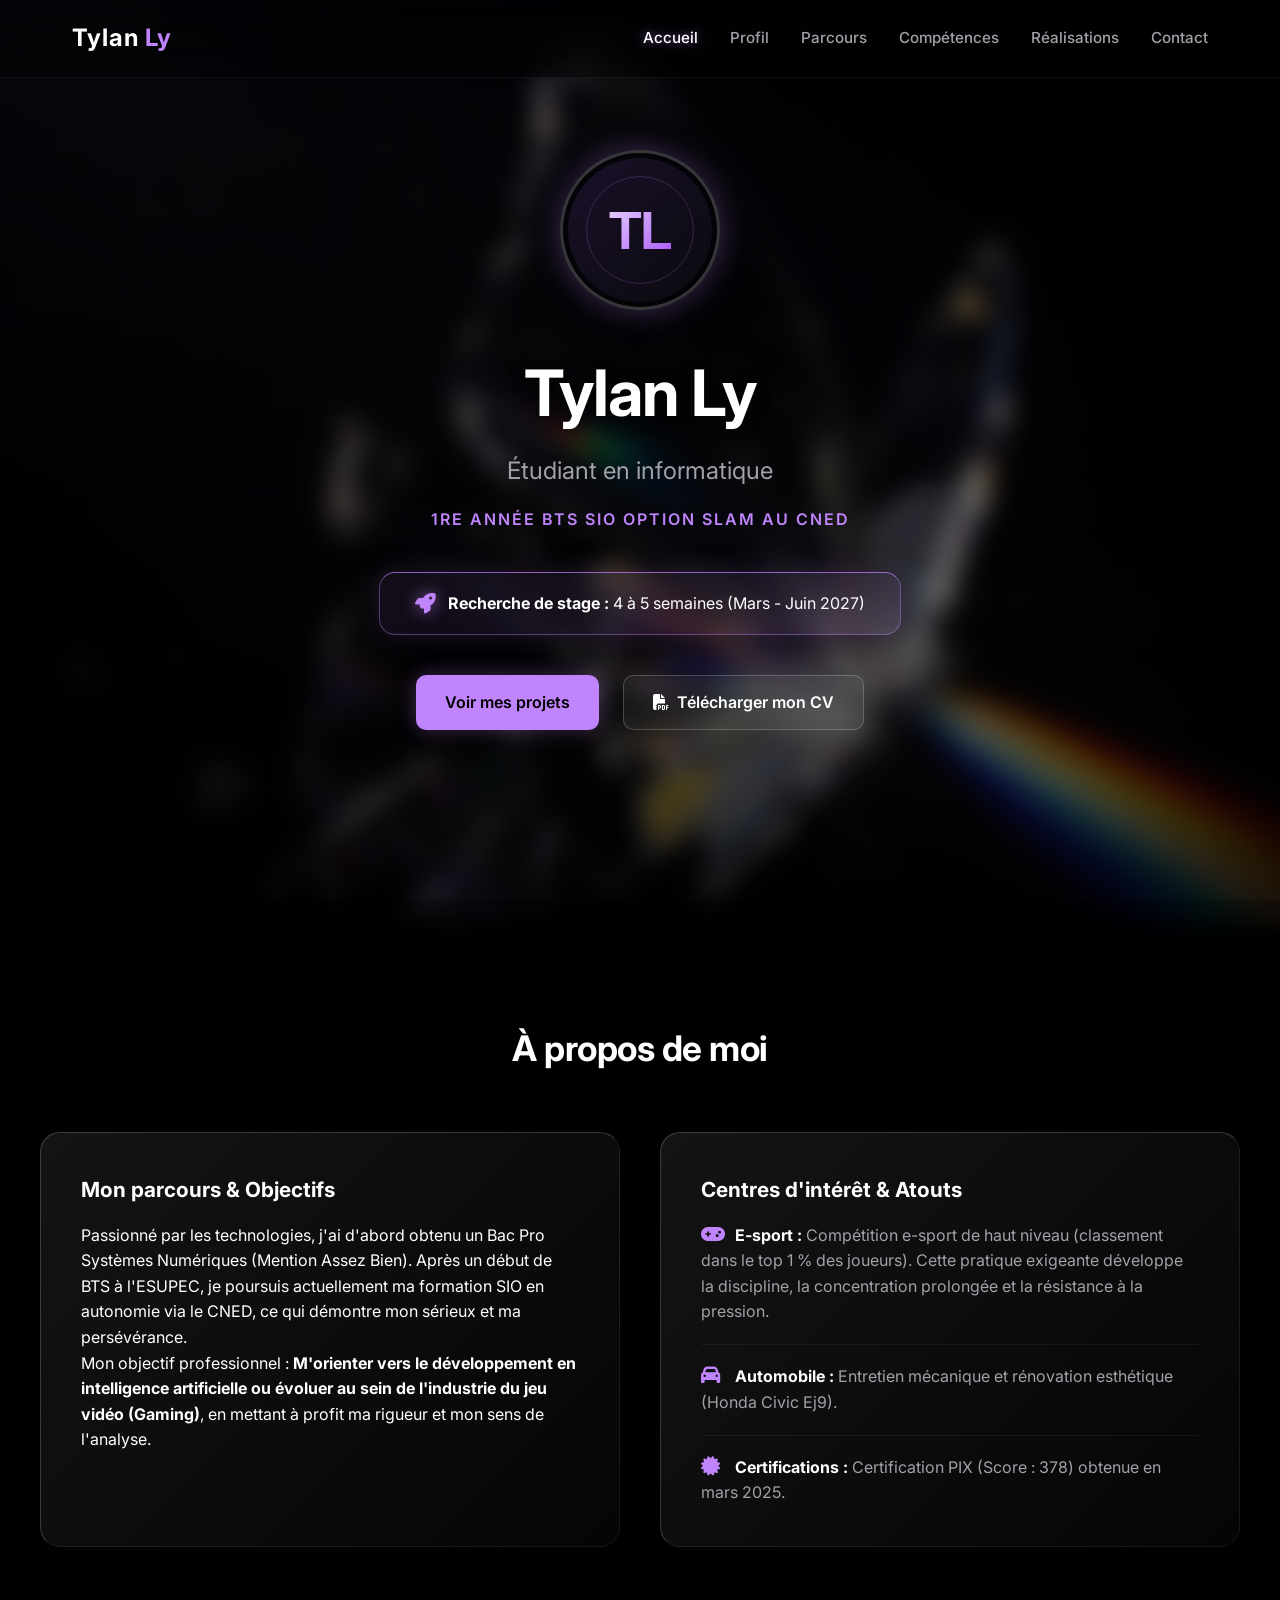
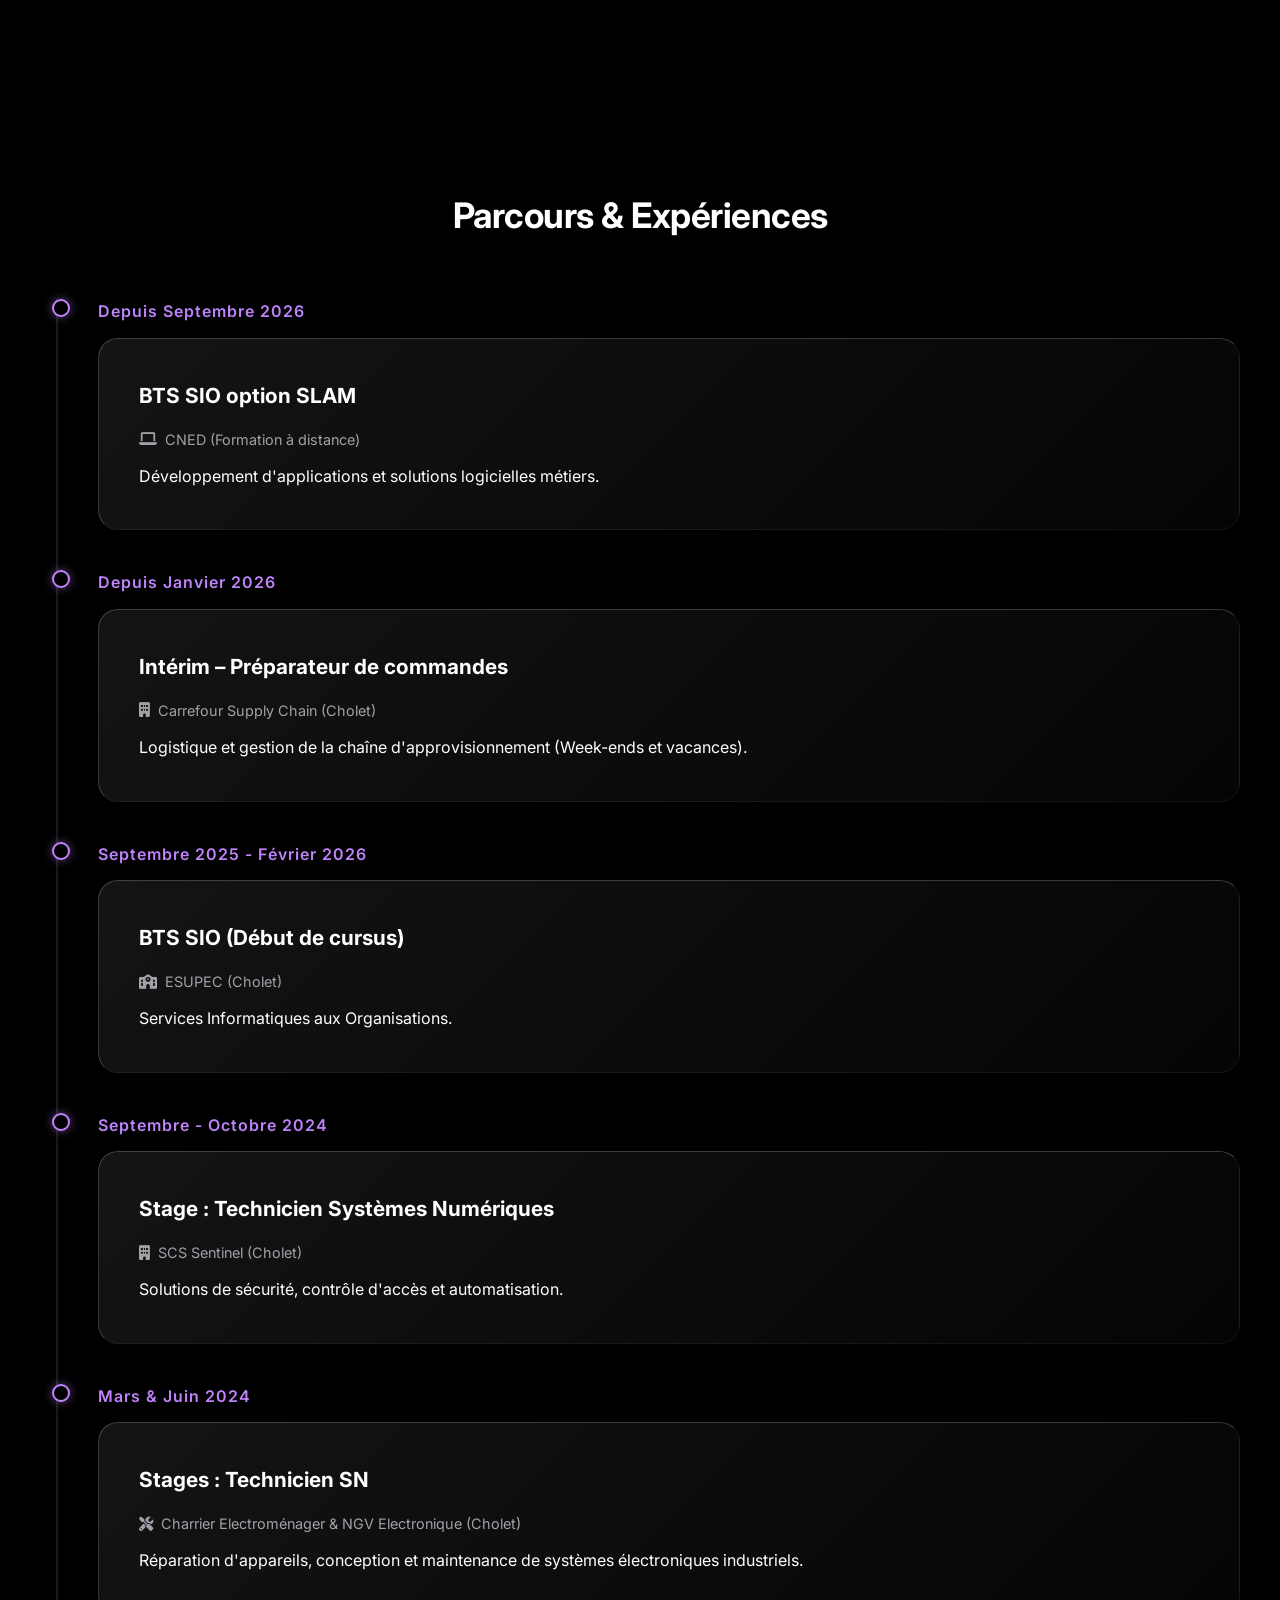
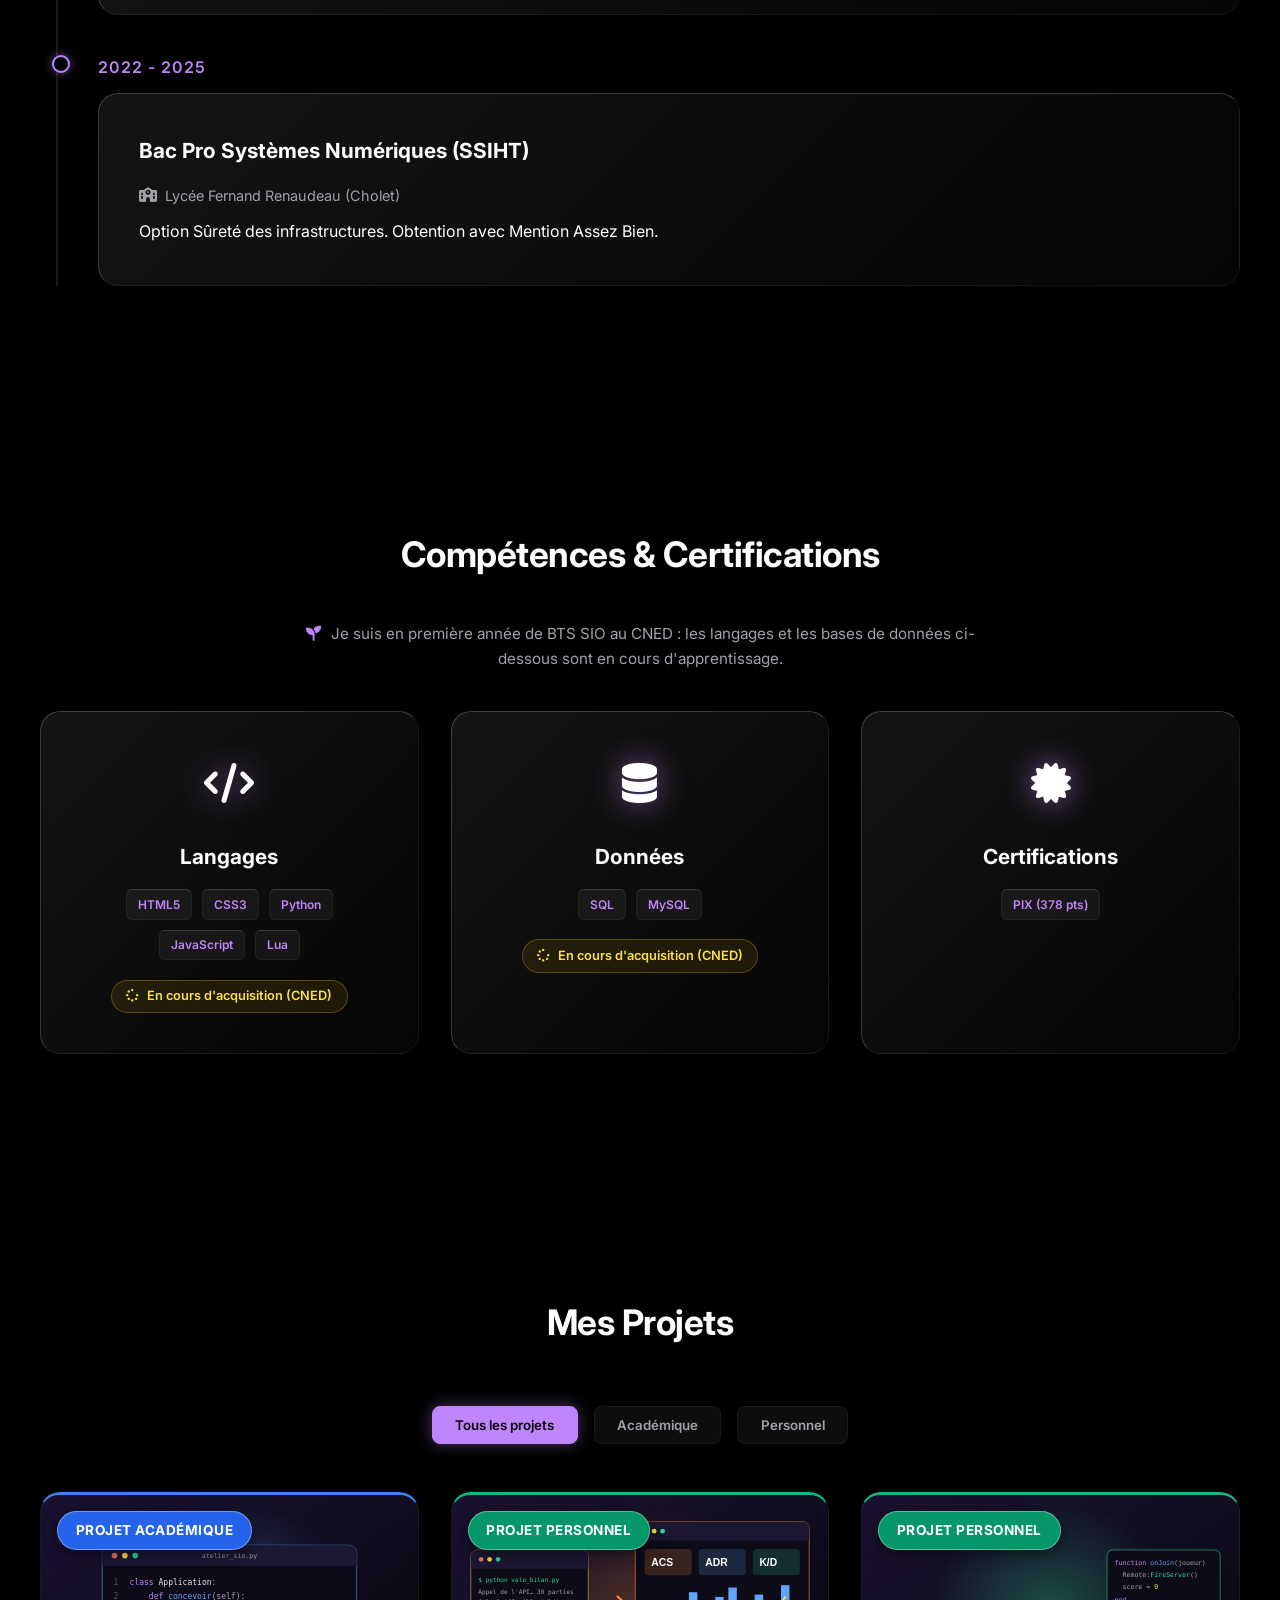
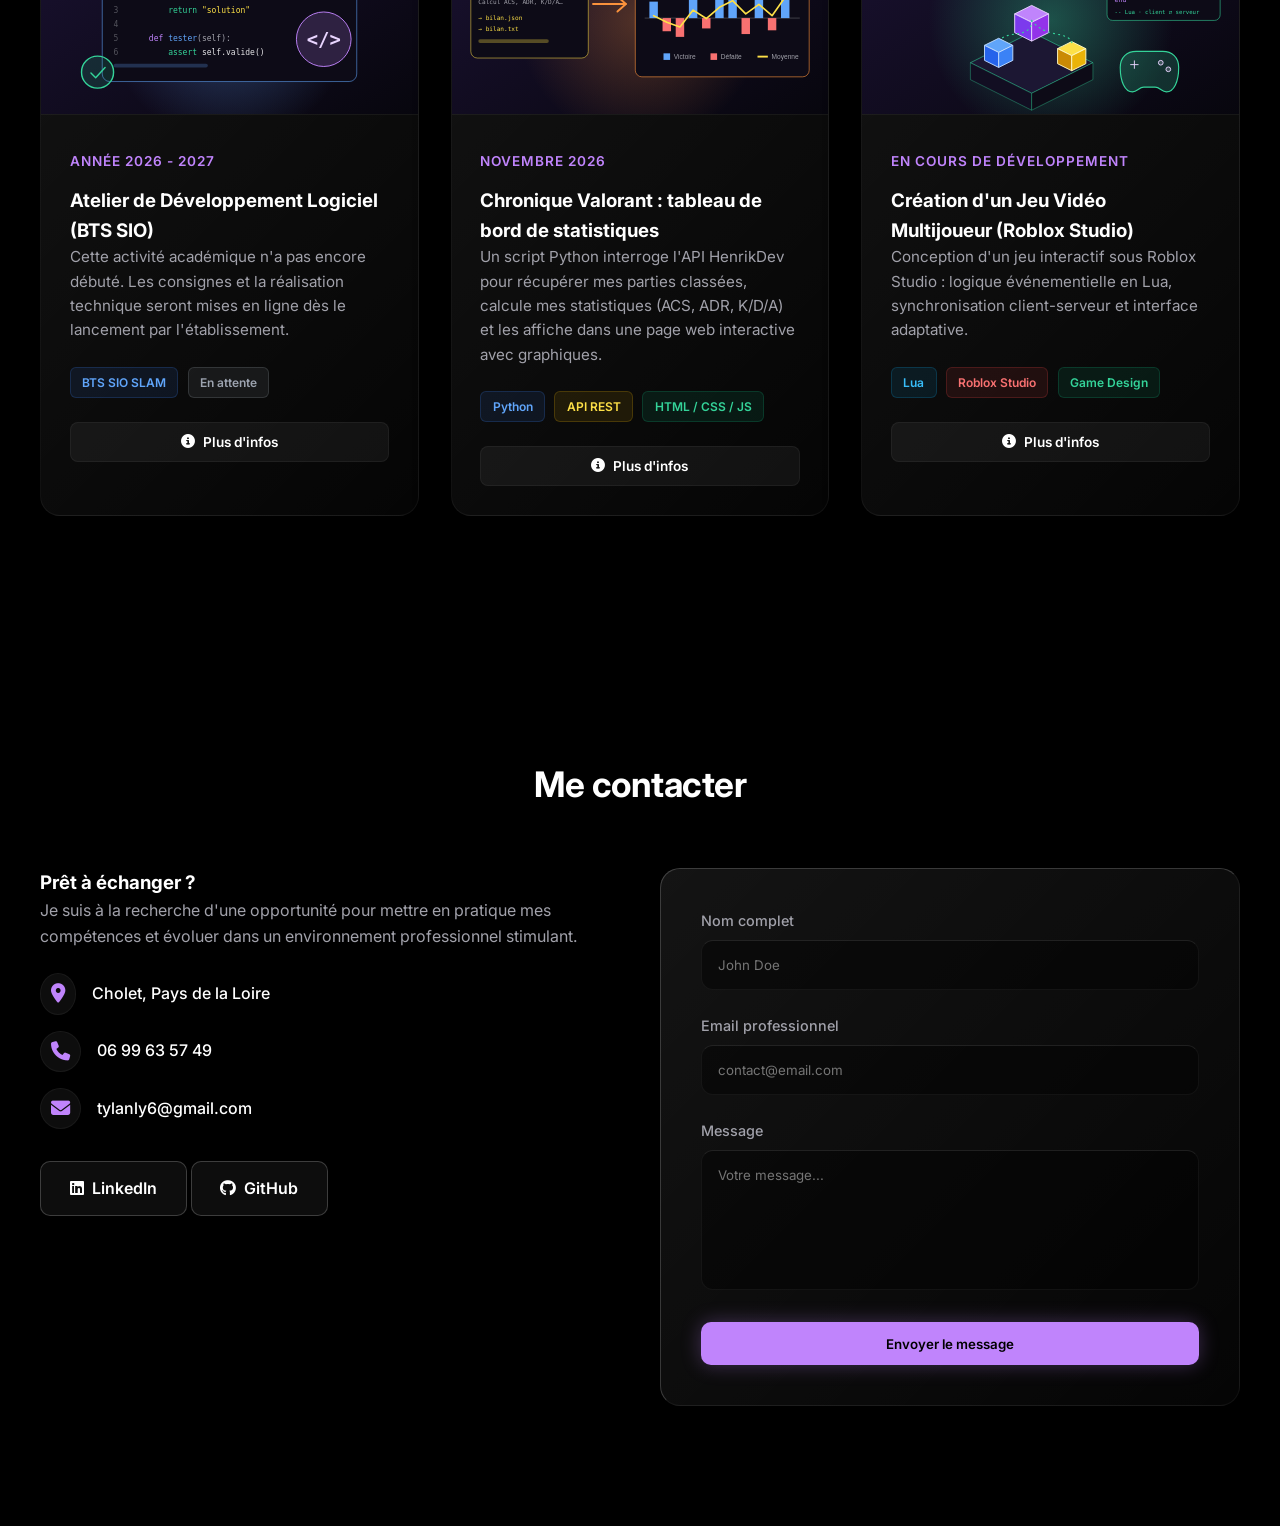
==== commit 59298944: "Corrige le texte e-sport, « Me contacter », ajoute Lua aux langages, renomme le CV sans espaces, com" ====
--- a/index.html
+++ b/index.html
@@ -43,7 +43,7 @@
 
             <div class="hero-buttons">
                 <a href="#realisations" class="btn btn-primary">Voir mes projets</a>
-                <a href="CV LY Tylan.pdf" target="_blank" class="btn btn-outline"><i class="fas fa-file-pdf"></i> Télécharger mon CV</a>
+                <a href="CV-LY-Tylan.pdf" target="_blank" class="btn btn-outline"><i class="fas fa-file-pdf"></i> Télécharger mon CV</a>
             </div>
         </div>
     </section>
@@ -60,7 +60,7 @@
                 <div class="card">
                     <h3>Centres d'intérêt & Atouts</h3>
                     <ul class="hobbies-list">
-                        <li><i class="fas fa-gamepad"></i> <strong>E-sport :</strong> Compétition e-sport haut niveau : Classement parmi l'élite mondiale (Top 1%). Exigeante développant une discipline, une concentration prolongée et une forte résistance à la pression.</li>
+                        <li><i class="fas fa-gamepad"></i> <strong>E-sport :</strong> Compétition e-sport de haut niveau (classement dans le top 1 % des joueurs). Cette pratique exigeante développe la discipline, la concentration prolongée et la résistance à la pression.</li>
                         <li><i class="fas fa-car"></i> <strong>Automobile :</strong> Entretien mécanique et rénovation esthétique (Honda Civic Ej9).</li>
                         <li><i class="fas fa-certificate"></i> <strong>Certifications :</strong> Certification PIX (Score : 378) obtenue en mars 2025.</li>
                     </ul>
@@ -134,7 +134,7 @@
                     <div class="icon-glow"><i class="fas fa-code"></i></div>
                     <h3>Langages</h3>
                     <div class="tags">
-                        <span>HTML5</span><span>CSS3</span><span>Python</span><span>JavaScript</span>
+                        <span>HTML5</span><span>CSS3</span><span>Python</span><span>JavaScript</span><span>Lua</span>
                     </div>
                     <p class="skill-status"><i class="fas fa-spinner"></i> En cours d'acquisition (CNED)</p>
                 </div>
@@ -233,7 +233,7 @@
 
     <section id="contact" class="section bg-alt">
         <div class="container reveal">
-            <h2 class="section-title">Me Contacter</h2>
+            <h2 class="section-title">Me contacter</h2>
             <div class="grid-2">
                 <div class="contact-info-box">
                     <h3>Prêt à échanger ?</h3>
@@ -282,12 +282,21 @@
                     <a href="#" id="modal-link" class="btn btn-primary mt-3 w-100 text-center" target="_blank"><i class="fab fa-github"></i> Voir le dépôt GitHub</a>
                 </div>
                 <div>
+                    <p id="modal-meta" class="modal-meta"></p>
                     <h3>Cadre de réalisation</h3>
                     <p id="modal-context" class="mb-3 text-muted">Contexte ici.</p>
+                    <div id="modal-details-wrap">
+                        <h3>Description détaillée</h3>
+                        <div id="modal-details" class="mb-3 text-muted"></div>
+                    </div>
                     
-                    <h3 class="mb-2">Compétences Bloc 1 mobilisées</h3>
+                    <h3 class="mb-2">Compétences du bloc 1 couvertes</h3>
                     <ul id="modal-skills" class="skills-list"></ul>
                 </div>
+            </div>
+            <div id="modal-gallery-wrap" class="mt-3">
+                <h3>Captures et schéma</h3>
+                <div id="modal-gallery" class="modal-gallery"></div>
             </div>
         </div>
     </div>
--- a/portfolio.css
+++ b/portfolio.css
@@ -332,3 +332,10 @@
 .project-card[data-category="professionnel"] { border-top: 3px solid #a855f7; }
 .project-card[data-category="personnel"] { border-top: 3px solid #10b981; }
 .project-card img { opacity: 1; }
+
+.modal-meta { font-size: 0.9rem; font-weight: 600; color: var(--text-main); margin-bottom: 1rem; }
+.modal-gallery { display: grid; grid-template-columns: repeat(auto-fit, minmax(240px, 1fr)); gap: 1rem; }
+.modal-gallery figure { margin: 0; }
+.modal-gallery img { width: 100%; border-radius: 10px; border: 1px solid var(--border-color); display: block; }
+.modal-gallery figcaption { font-size: 0.82rem; color: var(--text-muted); margin-top: 0.4rem; }
+#modal-details p { margin-bottom: 0.8rem; }
